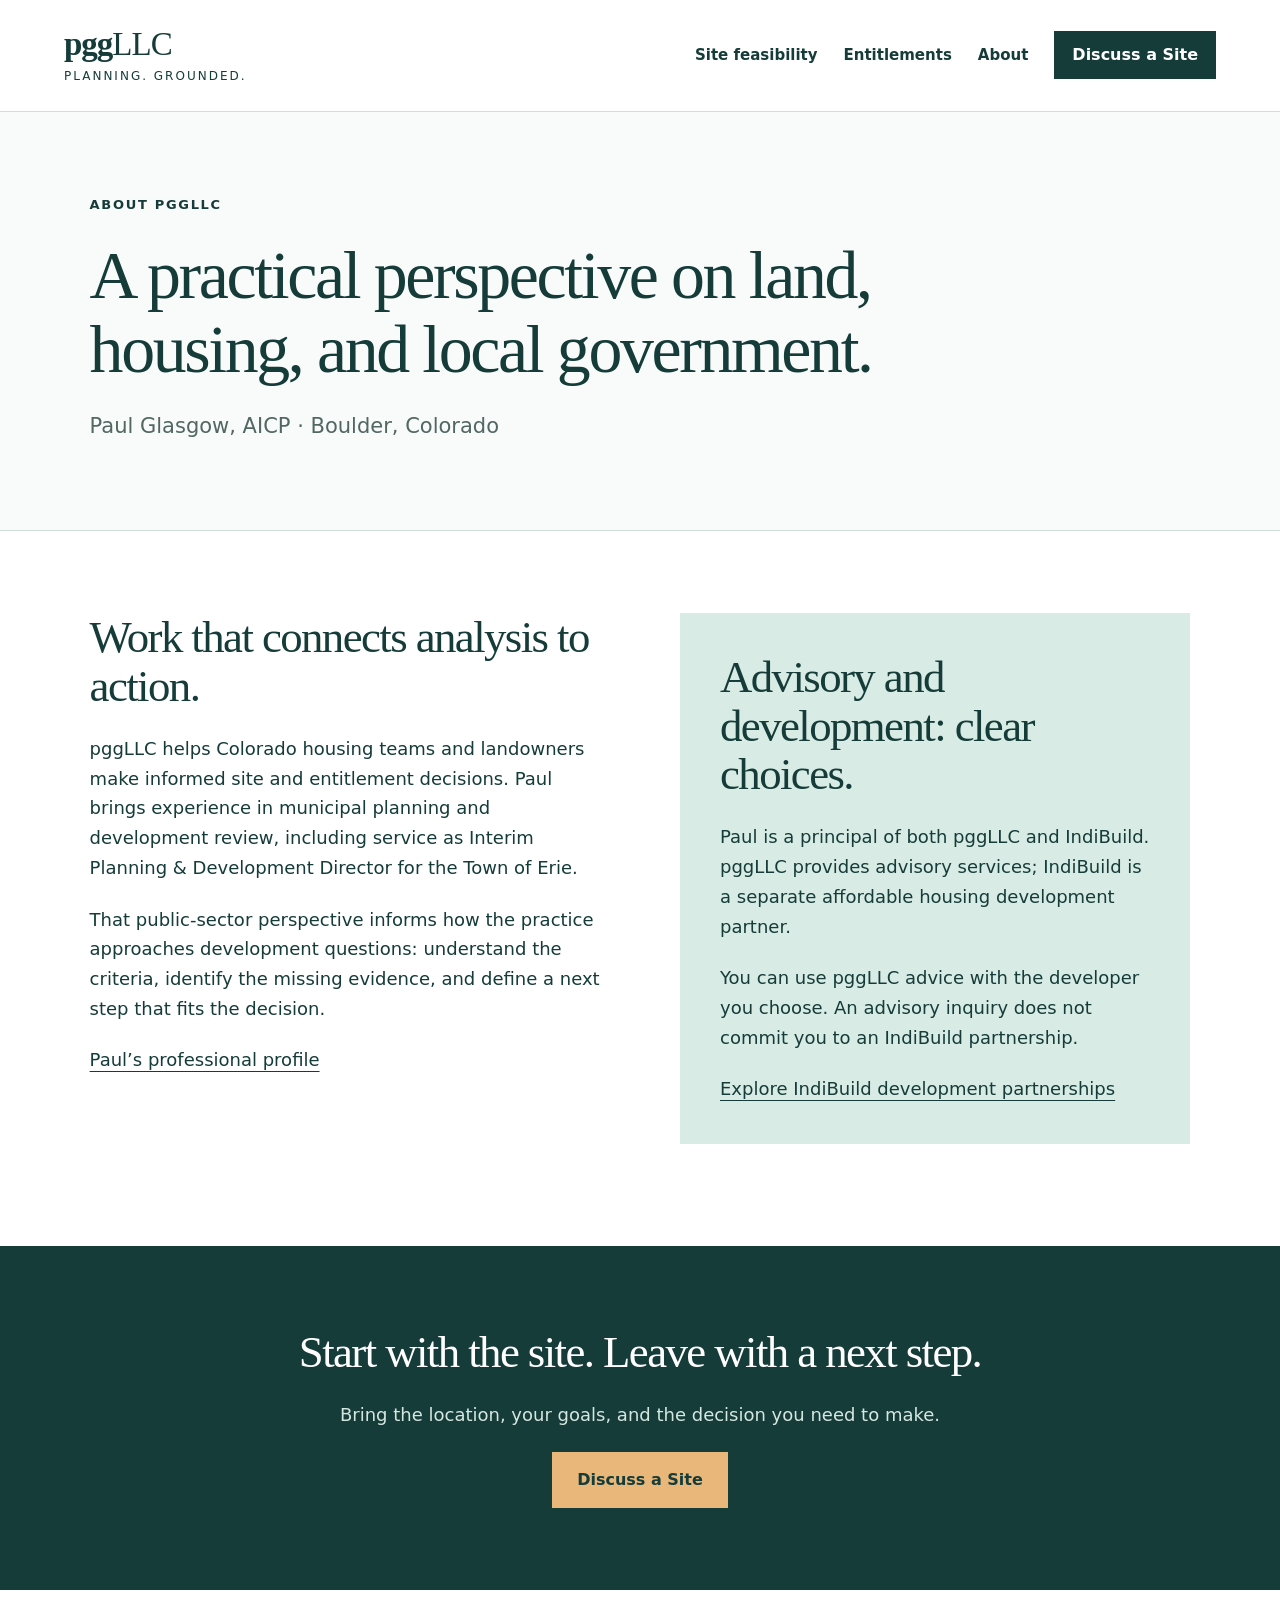
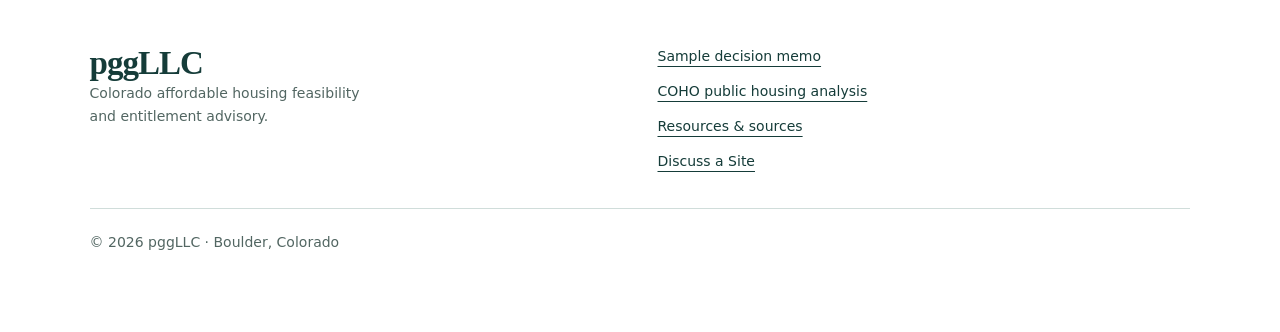
==== about-us/index.html @ e90ab2b9 "Build pggLLC affordable housing advisory website and cutover guide" ====
<!doctype html><html lang="en"><head><meta charset="utf-8"><meta name="viewport" content="width=device-width,initial-scale=1"><title>Paul Glasgow, AICP | pggLLC</title><meta name="description" content="Meet Paul Glasgow, AICP, and pggLLC, a Boulder-based planning and affordable housing advisory practice."><link rel="canonical" href="https://pggllc.org/about-us/"><meta property="og:title" content="Paul Glasgow, AICP"><meta property="og:description" content="Meet Paul Glasgow, AICP, and pggLLC, a Boulder-based planning and affordable housing advisory practice."><meta property="og:type" content="website"><meta name="theme-color" content="#153c39"><link rel="icon" href="/assets/favicon.svg" type="image/svg+xml"><link rel="stylesheet" href="/assets/site.css"></head><body><a class="skip" href="#main">Skip to content</a><header><a class="brand" href="/">pgg<span>LLC</span><small>Planning. Grounded.</small></a><nav aria-label="Main navigation"><a href="/colorado-lihtc-site-feasibility.html">Site feasibility</a><a href="/affordable-housing-entitlement-strategy.html">Entitlements</a><a href="/about-us/">About</a><a class="button small" href="/contact-us/">Discuss a Site</a></nav></header><main id="main"><section class="intro"><p class="eyebrow">About pggLLC</p><h1>A practical perspective on land, housing, and local government.</h1><p class="lead">Paul Glasgow, AICP · Boulder, Colorado</p></section><section class="split"><div><h2>Work that connects analysis to action.</h2><p>pggLLC helps Colorado housing teams and landowners make informed site and entitlement decisions. Paul brings experience in municipal planning and development review, including service as Interim Planning &amp; Development Director for the Town of Erie.</p><p>That public-sector perspective informs how the practice approaches development questions: understand the criteria, identify the missing evidence, and define a next step that fits the decision.</p><a href="https://www.linkedin.com/in/paul-glasgow-aicp-b129633/">Paul’s professional profile</a></div><aside class="feature"><h2>Advisory and development: clear choices.</h2><p>Paul is a principal of both pggLLC and IndiBuild. pggLLC provides advisory services; IndiBuild is a separate affordable housing development partner.</p><p>You can use pggLLC advice with the developer you choose. An advisory inquiry does not commit you to an IndiBuild partnership.</p><a href="https://indibuild.com/">Explore IndiBuild development partnerships</a></aside></section><section class="cta"><h2>Start with the site. Leave with a next step.</h2><p>Bring the location, your goals, and the decision you need to make.</p><a class="button" href="/contact-us/">Discuss a Site</a></section></main><footer><div><a class="brand" href="/">pggLLC</a><p>Colorado affordable housing feasibility<br>and entitlement advisory.</p></div><div><a href="/sample-site-decision-memo.html">Sample decision memo</a><a href="https://cohoanalytics.com/">COHO public housing analysis</a><a href="/resources.html">Resources &amp; sources</a><a href="/contact-us/">Discuss a Site</a></div><p>© 2026 pggLLC · Boulder, Colorado</p></footer></body></html>
---- assets/site.css ----
:root{--ink:#153c39;--muted:#526662;--paper:#f8fbfa;--line:#d0ddda;--mint:#d8ebe4;--accent:#e9b77a}*{box-sizing:border-box}html{scroll-behavior:smooth}body{margin:0;color:var(--ink);background:white;font:18px/1.65 system-ui,-apple-system,BlinkMacSystemFont,"Segoe UI",sans-serif}a{color:inherit;text-underline-offset:5px}a:hover{color:#6b461a}a:focus-visible,button:focus-visible{outline:3px solid #b26c13;outline-offset:5px}.skip{position:absolute;left:12px;top:-100px;background:white;padding:12px;z-index:5}.skip:focus{top:8px}header{max-width:1360px;margin:auto;padding:26px 5%;display:flex;justify-content:space-between;align-items:center;gap:30px;border-bottom:1px solid var(--line)}.brand{font:700 33px Georgia,serif;text-decoration:none;letter-spacing:-1px}.brand span{font-weight:400}.brand small{display:block;font:12px/1.4 system-ui;letter-spacing:2px;text-transform:uppercase;margin-top:5px}nav{display:flex;gap:26px;align-items:center;font-size:15px;font-weight:600}nav a{text-decoration:none}.button{display:inline-block;background:var(--ink);color:white;padding:15px 24px;border:1px solid var(--ink);text-decoration:none;font:600 16px/1.5 system-ui;cursor:pointer}.button:hover{background:#285b53;color:white}.button.small{padding:11px 17px}section{max-width:1360px;margin:auto;padding:82px 7%}h1,h2,h3{font-family:Georgia,"Times New Roman",serif;font-weight:400;line-height:1.08;letter-spacing:-.035em;margin:0 0 24px}h1{font-size:clamp(42px,5.3vw,76px);max-width:900px}h2{font-size:clamp(34px,3.5vw,48px)}h3{font-size:29px;line-height:1.18}p{margin:0 0 22px}.eyebrow{font-size:13px;letter-spacing:.13em;text-transform:uppercase;font-weight:700;margin-bottom:24px}.lead{font-size:21px;line-height:1.6;max-width:740px;color:var(--muted)}.hero{display:grid;grid-template-columns:1.25fr 1fr;gap:65px;align-items:center;padding-top:80px;padding-bottom:85px}.hero h1{max-width:700px}.actions{display:flex;gap:24px;align-items:center;flex-wrap:wrap;margin:32px 0}.text-link{font-size:16px;font-weight:600}.caption{font-size:14px;color:var(--muted);line-height:1.6}.strip{max-width:none;background:var(--ink);color:white;display:flex;justify-content:space-between;padding:27px max(7%,calc((100vw - 1170px)/2));gap:24px}.strip p{margin:0;font-size:18px}.section-heading{max-width:750px;margin-bottom:45px}.grid{display:grid;gap:40px}.three{grid-template-columns:repeat(3,1fr)}.two{grid-template-columns:repeat(2,1fr)}article{border-top:2px solid var(--ink);padding-top:26px}article p{color:var(--muted)}.note{font-size:15px;color:var(--muted);padding-top:24px;max-width:900px}.pale{background:var(--paper);border-top:1px solid var(--line);border-bottom:1px solid var(--line)}.split{display:grid;grid-template-columns:1fr 1fr;gap:80px}.feature{background:var(--mint);padding:40px}.feature h3{font-size:40px}.big-stat{font:70px Georgia,serif;margin:20px 0}.big-stat span{font:16px system-ui}.cta{background:var(--ink);color:white;margin-top:20px;text-align:center}.cta .button{background:var(--accent);border-color:var(--accent);color:var(--ink)}.cta p{color:#d6e6e0}.intro{background:var(--paper);padding-bottom:65px;border-bottom:1px solid var(--line)}.intro h1{max-width:1000px}.memo{max-width:1000px}dt{font-weight:700;margin-top:28px}dd{margin:8px 0 0;color:var(--muted)}li{padding-left:4px;margin-bottom:12px}footer{max-width:1360px;margin:auto;padding:55px 7%;display:grid;grid-template-columns:1fr 1fr;gap:35px;font-size:14px}footer p{color:var(--muted)}footer div:nth-child(2){display:flex;flex-direction:column;gap:12px}footer>p{grid-column:1/-1;border-top:1px solid var(--line);padding-top:22px}.site-plan{background:var(--mint);padding:30px;transform:rotate(-2deg);border:1px solid #acc8bd;box-shadow:14px 16px 0 var(--paper)}.plan-label{font-size:12px;letter-spacing:2px}.parcel{border:1px solid #779f90;display:grid;grid-template-columns:repeat(4,1fr);gap:14px;padding:25px;margin:25px 0;background:repeating-linear-gradient(0deg,transparent 0,transparent 23px,#c6ded3 24px),repeating-linear-gradient(90deg,transparent 0,transparent 23px,#c6ded3 24px)}.parcel i{display:block;height:64px;background:#587f72;border:5px solid #fff;box-shadow:0 0 0 1px #587f72}.parcel span{grid-column:1/-1;padding:30px 0;text-align:center;font:30px/1.2 Georgia,serif}.plan-note{font:22px/1.3 Georgia,serif}.site-plan>p{font-size:12px;margin:16px 0 0;color:var(--muted)}@media(max-width:900px){header{align-items:flex-start}nav{gap:14px;flex-wrap:wrap;justify-content:flex-end}.hero{gap:32px}.split{gap:35px}.three{gap:24px}}@media(max-width:680px){body{font-size:17px}header{display:block;padding:20px 6%}.brand small{font-size:12px}nav{justify-content:flex-start;margin-top:23px;gap:16px;font-size:14px}nav .small{padding:8px 12px}section{padding:52px 6%}.hero,.split,.three,.two{grid-template-columns:1fr}.hero{padding-top:45px;gap:35px}.hero h1{font-size:46px}.lead{font-size:19px}.site-plan{max-width:440px;width:100%;transform:none}.strip{display:block;padding:24px 6%}.strip p+p{margin-top:5px}.feature{padding:28px}.grid{gap:30px}.actions{gap:20px}footer{grid-template-columns:1fr;padding:40px 6%}.intro h1{font-size:42px}}@media(prefers-reduced-motion:reduce){html{scroll-behavior:auto}}@media print{header,footer,.cta,.button,.skip{display:none}section{padding:20px 0}body{font-size:12pt;color:#000}.intro{background:white}.memo{max-width:none}h1{font-size:30pt}h2{font-size:24pt}dt{break-after:avoid}dd{break-inside:avoid}}
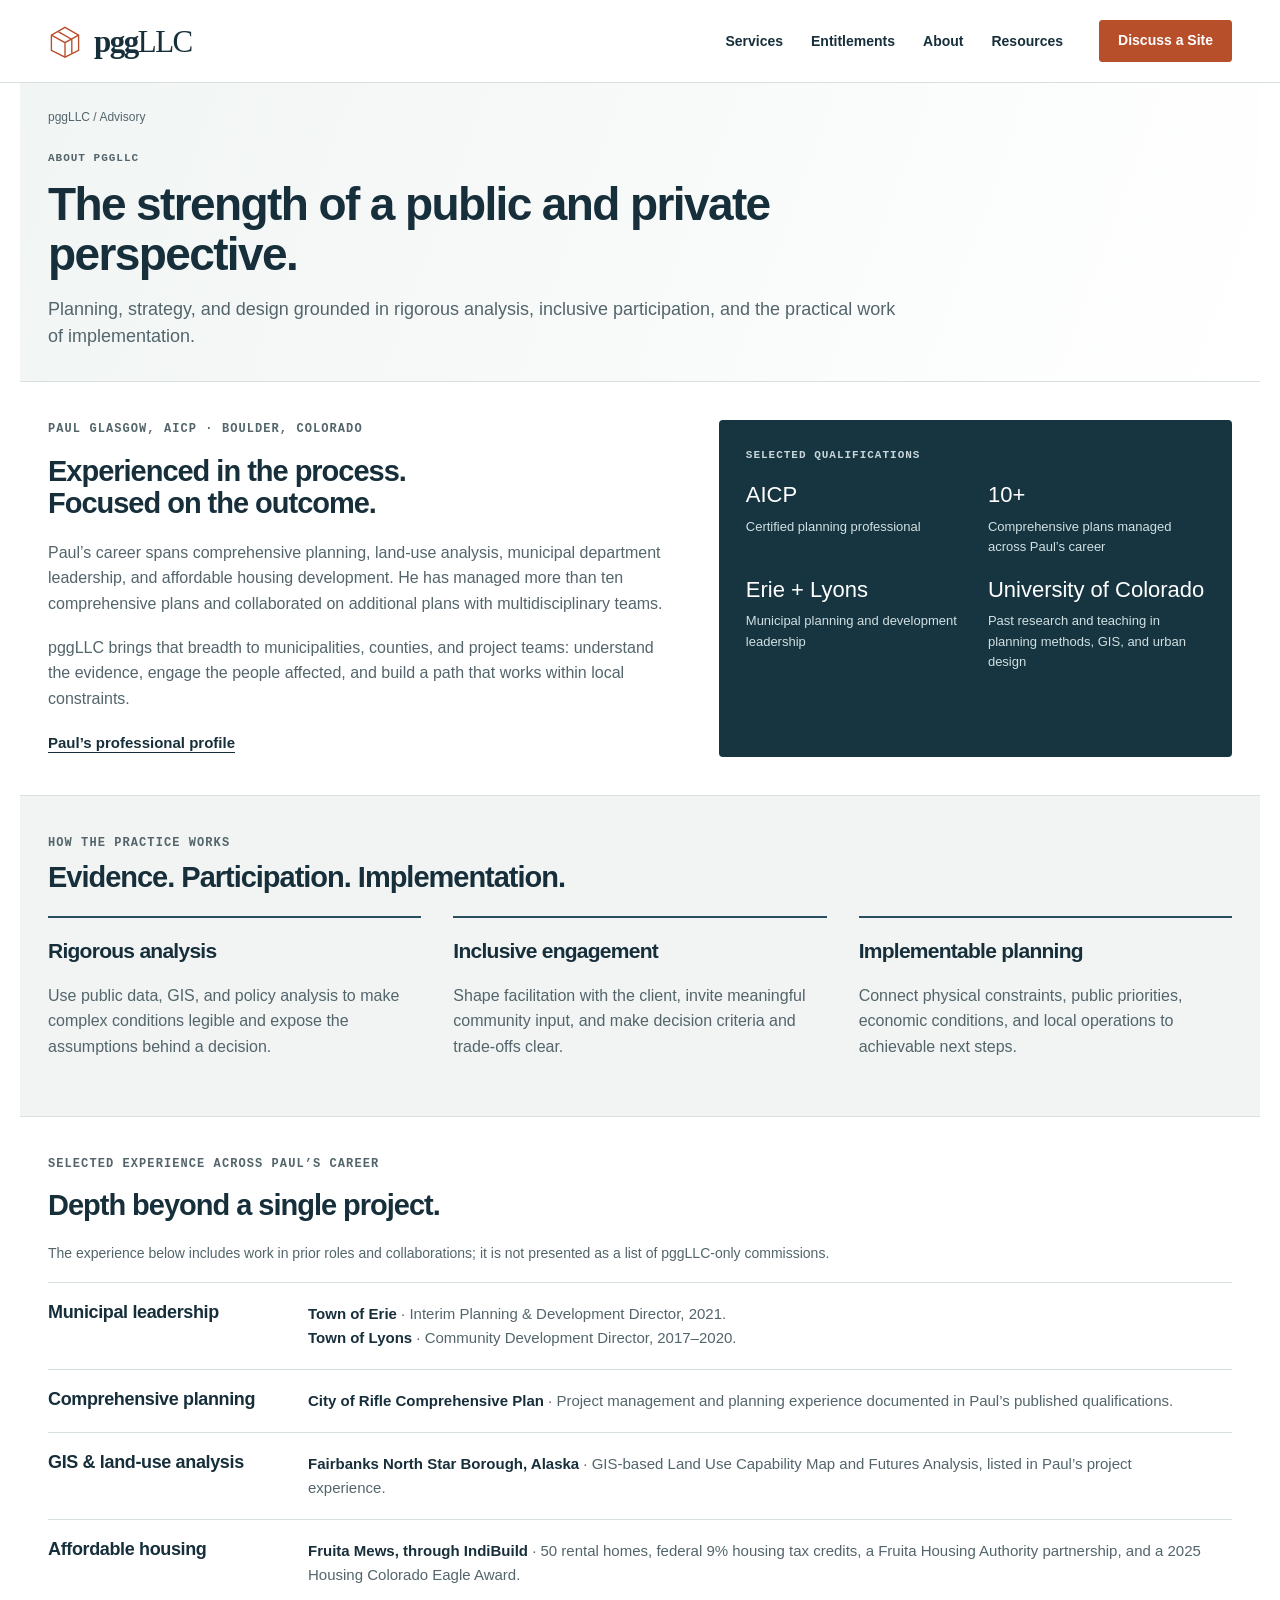
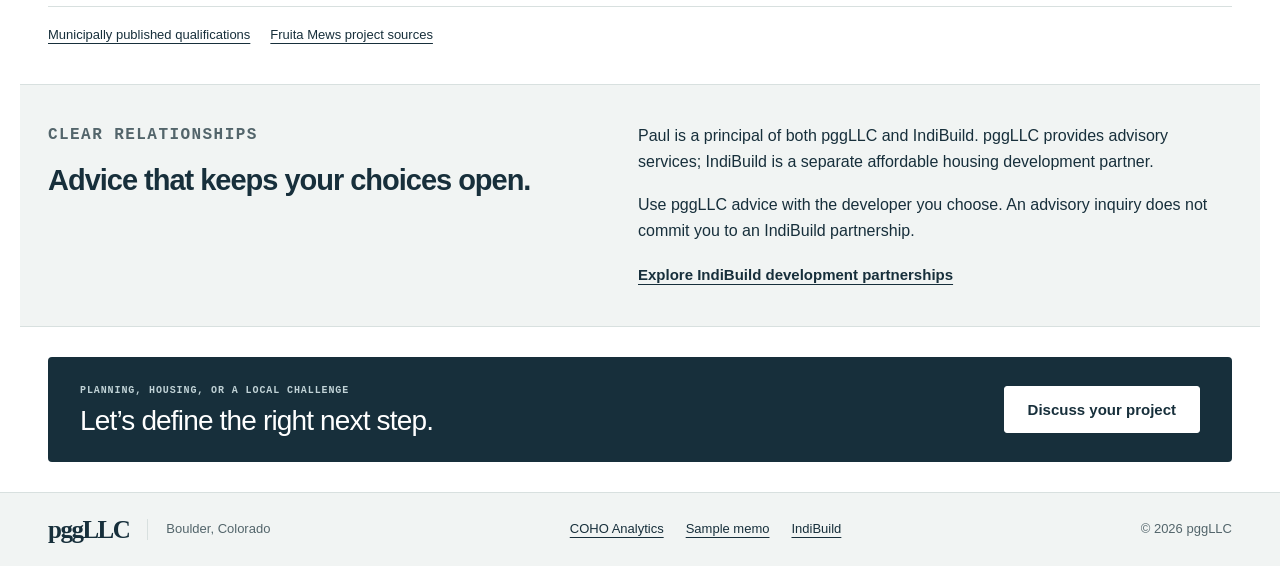
==== commit 83814768: "Redesign pggLLC site and restore full planning practice scope" ====
--- a/about-us/index.html
+++ b/about-us/index.html
@@ -1 +1,26 @@
-<!doctype html><html lang="en"><head><meta charset="utf-8"><meta name="viewport" content="width=device-width,initial-scale=1"><title>Paul Glasgow, AICP | pggLLC</title><meta name="description" content="Meet Paul Glasgow, AICP, and pggLLC, a Boulder-based planning and affordable housing advisory practice."><link rel="canonical" href="https://pggllc.org/about-us/"><meta property="og:title" content="Paul Glasgow, AICP"><meta property="og:description" content="Meet Paul Glasgow, AICP, and pggLLC, a Boulder-based planning and affordable housing advisory practice."><meta property="og:type" content="website"><meta name="theme-color" content="#153c39"><link rel="icon" href="/assets/favicon.svg" type="image/svg+xml"><link rel="stylesheet" href="/assets/site.css"></head><body><a class="skip" href="#main">Skip to content</a><header><a class="brand" href="/">pgg<span>LLC</span><small>Planning. Grounded.</small></a><nav aria-label="Main navigation"><a href="/colorado-lihtc-site-feasibility.html">Site feasibility</a><a href="/affordable-housing-entitlement-strategy.html">Entitlements</a><a href="/about-us/">About</a><a class="button small" href="/contact-us/">Discuss a Site</a></nav></header><main id="main"><section class="intro"><p class="eyebrow">About pggLLC</p><h1>A practical perspective on land, housing, and local government.</h1><p class="lead">Paul Glasgow, AICP · Boulder, Colorado</p></section><section class="split"><div><h2>Work that connects analysis to action.</h2><p>pggLLC helps Colorado housing teams and landowners make informed site and entitlement decisions. Paul brings experience in municipal planning and development review, including service as Interim Planning &amp; Development Director for the Town of Erie.</p><p>That public-sector perspective informs how the practice approaches development questions: understand the criteria, identify the missing evidence, and define a next step that fits the decision.</p><a href="https://www.linkedin.com/in/paul-glasgow-aicp-b129633/">Paul’s professional profile</a></div><aside class="feature"><h2>Advisory and development: clear choices.</h2><p>Paul is a principal of both pggLLC and IndiBuild. pggLLC provides advisory services; IndiBuild is a separate affordable housing development partner.</p><p>You can use pggLLC advice with the developer you choose. An advisory inquiry does not commit you to an IndiBuild partnership.</p><a href="https://indibuild.com/">Explore IndiBuild development partnerships</a></aside></section><section class="cta"><h2>Start with the site. Leave with a next step.</h2><p>Bring the location, your goals, and the decision you need to make.</p><a class="button" href="/contact-us/">Discuss a Site</a></section></main><footer><div><a class="brand" href="/">pggLLC</a><p>Colorado affordable housing feasibility<br>and entitlement advisory.</p></div><div><a href="/sample-site-decision-memo.html">Sample decision memo</a><a href="https://cohoanalytics.com/">COHO public housing analysis</a><a href="/resources.html">Resources &amp; sources</a><a href="/contact-us/">Discuss a Site</a></div><p>© 2026 pggLLC · Boulder, Colorado</p></footer></body></html>+<!doctype html><html lang="en">
+<head><meta charset="utf-8">
+<meta name="viewport" content="width=device-width,initial-scale=1">
+<title>Paul Glasgow, AICP & the pggLLC Practice | pggLLC</title>
+<meta name="description" content="Meet Paul Glasgow, AICP: comprehensive planning, GIS, municipal leadership and affordable housing experience informing pggLLC advisory services.">
+<link rel="canonical" href="https://pggllc.org/about-us/">
+<meta property="og:title" content="Paul Glasgow, AICP & the pggLLC Practice">
+<meta property="og:description" content="Meet Paul Glasgow, AICP: comprehensive planning, GIS, municipal leadership and affordable housing experience informing pggLLC advisory services.">
+<meta property="og:type" content="website">
+<meta name="theme-color" content="#153c39">
+<link rel="icon" href="/assets/favicon.svg" type="image/svg+xml">
+<link rel="stylesheet" href="/assets/site.css?v=2">
+</head><body><a class="skip" href="#main">Skip to content</a>
+<header class="site-header">
+<div class="header-inner"><a class="brand" href="/" aria-label="pggLLC home"><svg viewBox="0 0 40 40" aria-hidden="true"><path d="M4 31V13L20 4L36 13V31L20 39Z"/><path d="M4 13L20 22L36 13M20 22V39M12 9L28 18V34"/></svg><span>pgg<span class="brand-light">LLC</span></span></a>
+<nav aria-label="Main navigation"><a href="/services/">Services</a><a href="/affordable-housing-entitlement-strategy.html">Entitlements</a><a href="/about-us/">About</a><a href="/resources.html">Resources</a></nav><a class="button small" href="/contact-us/">Discuss a Site</a></div>
+</header><main id="main" tabindex="-1" class="interior"><section class="intro"><a class="breadcrumb" href="/">pggLLC / Advisory</a><p class="eyebrow">About pggLLC</p><h1>The strength of a public and private perspective.</h1><p class="lead">Planning, strategy, and design grounded in rigorous analysis, inclusive participation, and the practical work of implementation.</p></section>
+<section class="about-overview"><div><p class="eyebrow">Paul Glasgow, AICP · Boulder, Colorado</p><h2>Experienced in the process.<br>Focused on the outcome.</h2><p>Paul’s career spans comprehensive planning, land-use analysis, municipal department leadership, and affordable housing development. He has managed more than ten comprehensive plans and collaborated on additional plans with multidisciplinary teams.</p><p>pggLLC brings that breadth to municipalities, counties, and project teams: understand the evidence, engage the people affected, and build a path that works within local constraints.</p><a class="text-link" href="https://www.linkedin.com/in/paul-glasgow-aicp-b129633/">Paul’s professional profile</a></div><aside class="credentials-panel"><p class="eyebrow">Selected qualifications</p><dl><div><dt>AICP</dt><dd>Certified planning professional</dd></div><div><dt>10+</dt><dd>Comprehensive plans managed across Paul’s career</dd></div><div><dt>Erie + Lyons</dt><dd>Municipal planning and development leadership</dd></div><div><dt>University of Colorado</dt><dd>Past research and teaching in planning methods, GIS, and urban design</dd></div></dl></aside></section>
+<section class="approach-section"><div class="section-top"><div><p class="eyebrow">How the practice works</p><h2>Evidence. Participation. Implementation.</h2></div></div><div class="grid three"><article><h3>Rigorous analysis</h3><p>Use public data, GIS, and policy analysis to make complex conditions legible and expose the assumptions behind a decision.</p></article><article><h3>Inclusive engagement</h3><p>Shape facilitation with the client, invite meaningful community input, and make decision criteria and trade-offs clear.</p></article><article><h3>Implementable planning</h3><p>Connect physical constraints, public priorities, economic conditions, and local operations to achievable next steps.</p></article></div></section>
+<section id="experience"><p class="eyebrow">Selected experience across Paul’s career</p><h2>Depth beyond a single project.</h2><p class="experience-note">The experience below includes work in prior roles and collaborations; it is not presented as a list of pggLLC-only commissions.</p><div class="experience-table"><div><h3>Municipal leadership</h3><p><strong>Town of Erie</strong> · Interim Planning &amp; Development Director, 2021.<br><strong>Town of Lyons</strong> · Community Development Director, 2017–2020.</p></div><div><h3>Comprehensive planning</h3><p><strong>City of Rifle Comprehensive Plan</strong> · Project management and planning experience documented in Paul’s published qualifications.</p></div><div><h3>GIS &amp; land-use analysis</h3><p><strong>Fairbanks North Star Borough, Alaska</strong> · GIS-based Land Use Capability Map and Futures Analysis, listed in Paul’s project experience.</p></div><div><h3>Affordable housing</h3><p><strong>Fruita Mews, through IndiBuild</strong> · 50 rental homes, federal 9% housing tax credits, a Fruita Housing Authority partnership, and a 2025 Housing Colorado Eagle Award.</p></div></div><p class="source-links"><a href="https://www.rifleco.org/ArchiveCenter/ViewFile/Item/4299">Municipally published qualifications</a><a href="/resources.html#fruita">Fruita Mews project sources</a></p></section>
+<section class="relationship-panel"><div><p class="eyebrow">Clear relationships</p><h2>Advice that keeps your choices open.</h2></div><div><p>Paul is a principal of both pggLLC and IndiBuild. pggLLC provides advisory services; IndiBuild is a separate affordable housing development partner.</p><p>Use pggLLC advice with the developer you choose. An advisory inquiry does not commit you to an IndiBuild partnership.</p><a href="https://indibuild.com/">Explore IndiBuild development partnerships</a></div></section><section class="cta"><div><p class="eyebrow">Planning, housing, or a local challenge</p><h2>Let’s define the right next step.</h2></div><a class="button light" href="/contact-us/">Discuss your project</a></section></main>
+<footer><div class="footer-inner">
+<div><a class="brand" href="/">pggLLC</a><span class="footer-location">Boulder, Colorado</span></div>
+<nav aria-label="Footer navigation"><a href="https://cohoanalytics.com/">COHO Analytics</a><a href="/sample-site-decision-memo.html">Sample memo</a><a href="https://indibuild.com/">IndiBuild</a></nav>
+<p>© 2026 pggLLC</p></div>
+</footer></body></html>
--- a/assets/site.css
+++ b/assets/site.css
@@ -1 +1,19 @@
-:root{--ink:#153c39;--muted:#526662;--paper:#f8fbfa;--line:#d0ddda;--mint:#d8ebe4;--accent:#e9b77a}*{box-sizing:border-box}html{scroll-behavior:smooth}body{margin:0;color:var(--ink);background:white;font:18px/1.65 system-ui,-apple-system,BlinkMacSystemFont,"Segoe UI",sans-serif}a{color:inherit;text-underline-offset:5px}a:hover{color:#6b461a}a:focus-visible,button:focus-visible{outline:3px solid #b26c13;outline-offset:5px}.skip{position:absolute;left:12px;top:-100px;background:white;padding:12px;z-index:5}.skip:focus{top:8px}header{max-width:1360px;margin:auto;padding:26px 5%;display:flex;justify-content:space-between;align-items:center;gap:30px;border-bottom:1px solid var(--line)}.brand{font:700 33px Georgia,serif;text-decoration:none;letter-spacing:-1px}.brand span{font-weight:400}.brand small{display:block;font:12px/1.4 system-ui;letter-spacing:2px;text-transform:uppercase;margin-top:5px}nav{display:flex;gap:26px;align-items:center;font-size:15px;font-weight:600}nav a{text-decoration:none}.button{display:inline-block;background:var(--ink);color:white;padding:15px 24px;border:1px solid var(--ink);text-decoration:none;font:600 16px/1.5 system-ui;cursor:pointer}.button:hover{background:#285b53;color:white}.button.small{padding:11px 17px}section{max-width:1360px;margin:auto;padding:82px 7%}h1,h2,h3{font-family:Georgia,"Times New Roman",serif;font-weight:400;line-height:1.08;letter-spacing:-.035em;margin:0 0 24px}h1{font-size:clamp(42px,5.3vw,76px);max-width:900px}h2{font-size:clamp(34px,3.5vw,48px)}h3{font-size:29px;line-height:1.18}p{margin:0 0 22px}.eyebrow{font-size:13px;letter-spacing:.13em;text-transform:uppercase;font-weight:700;margin-bottom:24px}.lead{font-size:21px;line-height:1.6;max-width:740px;color:var(--muted)}.hero{display:grid;grid-template-columns:1.25fr 1fr;gap:65px;align-items:center;padding-top:80px;padding-bottom:85px}.hero h1{max-width:700px}.actions{display:flex;gap:24px;align-items:center;flex-wrap:wrap;margin:32px 0}.text-link{font-size:16px;font-weight:600}.caption{font-size:14px;color:var(--muted);line-height:1.6}.strip{max-width:none;background:var(--ink);color:white;display:flex;justify-content:space-between;padding:27px max(7%,calc((100vw - 1170px)/2));gap:24px}.strip p{margin:0;font-size:18px}.section-heading{max-width:750px;margin-bottom:45px}.grid{display:grid;gap:40px}.three{grid-template-columns:repeat(3,1fr)}.two{grid-template-columns:repeat(2,1fr)}article{border-top:2px solid var(--ink);padding-top:26px}article p{color:var(--muted)}.note{font-size:15px;color:var(--muted);padding-top:24px;max-width:900px}.pale{background:var(--paper);border-top:1px solid var(--line);border-bottom:1px solid var(--line)}.split{display:grid;grid-template-columns:1fr 1fr;gap:80px}.feature{background:var(--mint);padding:40px}.feature h3{font-size:40px}.big-stat{font:70px Georgia,serif;margin:20px 0}.big-stat span{font:16px system-ui}.cta{background:var(--ink);color:white;margin-top:20px;text-align:center}.cta .button{background:var(--accent);border-color:var(--accent);color:var(--ink)}.cta p{color:#d6e6e0}.intro{background:var(--paper);padding-bottom:65px;border-bottom:1px solid var(--line)}.intro h1{max-width:1000px}.memo{max-width:1000px}dt{font-weight:700;margin-top:28px}dd{margin:8px 0 0;color:var(--muted)}li{padding-left:4px;margin-bottom:12px}footer{max-width:1360px;margin:auto;padding:55px 7%;display:grid;grid-template-columns:1fr 1fr;gap:35px;font-size:14px}footer p{color:var(--muted)}footer div:nth-child(2){display:flex;flex-direction:column;gap:12px}footer>p{grid-column:1/-1;border-top:1px solid var(--line);padding-top:22px}.site-plan{background:var(--mint);padding:30px;transform:rotate(-2deg);border:1px solid #acc8bd;box-shadow:14px 16px 0 var(--paper)}.plan-label{font-size:12px;letter-spacing:2px}.parcel{border:1px solid #779f90;display:grid;grid-template-columns:repeat(4,1fr);gap:14px;padding:25px;margin:25px 0;background:repeating-linear-gradient(0deg,transparent 0,transparent 23px,#c6ded3 24px),repeating-linear-gradient(90deg,transparent 0,transparent 23px,#c6ded3 24px)}.parcel i{display:block;height:64px;background:#587f72;border:5px solid #fff;box-shadow:0 0 0 1px #587f72}.parcel span{grid-column:1/-1;padding:30px 0;text-align:center;font:30px/1.2 Georgia,serif}.plan-note{font:22px/1.3 Georgia,serif}.site-plan>p{font-size:12px;margin:16px 0 0;color:var(--muted)}@media(max-width:900px){header{align-items:flex-start}nav{gap:14px;flex-wrap:wrap;justify-content:flex-end}.hero{gap:32px}.split{gap:35px}.three{gap:24px}}@media(max-width:680px){body{font-size:17px}header{display:block;padding:20px 6%}.brand small{font-size:12px}nav{justify-content:flex-start;margin-top:23px;gap:16px;font-size:14px}nav .small{padding:8px 12px}section{padding:52px 6%}.hero,.split,.three,.two{grid-template-columns:1fr}.hero{padding-top:45px;gap:35px}.hero h1{font-size:46px}.lead{font-size:19px}.site-plan{max-width:440px;width:100%;transform:none}.strip{display:block;padding:24px 6%}.strip p+p{margin-top:5px}.feature{padding:28px}.grid{gap:30px}.actions{gap:20px}footer{grid-template-columns:1fr;padding:40px 6%}.intro h1{font-size:42px}}@media(prefers-reduced-motion:reduce){html{scroll-behavior:auto}}@media print{header,footer,.cta,.button,.skip{display:none}section{padding:20px 0}body{font-size:12pt;color:#000}.intro{background:white}.memo{max-width:none}h1{font-size:30pt}h2{font-size:24pt}dt{break-after:avoid}dd{break-inside:avoid}}
+/* pggLLC / advisory site — static, dependency-free design system */
+:root{--ink:#172f3b;--muted:#53656b;--paper:#f1f4f3;--line:#d8e0df;--accent:#b84f2b;--accent-dark:#973e21;--blue:#294f60;--serif:Georgia,"Times New Roman",serif;--sans:Inter,-apple-system,BlinkMacSystemFont,"Segoe UI",sans-serif;--mono:"SFMono-Regular",Consolas,monospace;--width:1240px}
+*{box-sizing:border-box}html{scroll-behavior:smooth;scroll-padding-top:95px}body{margin:0;color:var(--ink);background:#fff;font:17px/1.6 var(--sans);-webkit-font-smoothing:antialiased}a{color:inherit;text-underline-offset:4px;text-decoration-thickness:1px}a:hover{color:var(--accent)}a:focus-visible,button:focus-visible{outline:3px solid #db854f;outline-offset:4px}button{font:inherit}.skip{position:absolute;top:-100px;left:15px;z-index:20;background:white;padding:12px}.skip:focus{top:8px}.site-header{background:#fff;border-bottom:1px solid var(--line);position:sticky;top:0;z-index:10}.header-inner{max-width:var(--width);margin:auto;min-height:82px;display:flex;align-items:center;gap:36px;padding:14px 28px}.brand{display:inline-flex;align-items:center;gap:12px;white-space:nowrap;font:700 31px/1 var(--serif);letter-spacing:-1.5px;text-decoration:none}.brand-light{font-weight:400}.brand svg{width:34px;height:40px;fill:none;stroke:var(--accent);stroke-width:1.6}.header-inner nav{display:flex;align-items:center;justify-content:flex-end;gap:28px;margin-left:auto;font-size:14px;font-weight:600}.header-inner nav a{text-decoration:none;padding:8px 0}.button{display:inline-flex;justify-content:center;align-items:center;min-height:46px;padding:12px 23px;background:var(--accent);color:#fff;border:1px solid var(--accent);text-decoration:none;font:600 15px/1.4 var(--sans);border-radius:3px;cursor:pointer;white-space:nowrap;transition:background .15s}.button:hover{color:#fff;background:var(--accent-dark);border-color:var(--accent-dark)}.button.small{min-height:42px;padding:10px 18px;font-size:14px}.button.light{background:#fff;color:var(--ink);border-color:#fff}.button.light:hover{background:#e0e9e8}.text-link{font-size:15px;font-weight:650}.eyebrow{font:600 12px/1.55 var(--mono);letter-spacing:.09em;text-transform:uppercase;margin:0 0 16px;color:var(--muted)}.rule{display:inline-block;width:26px;height:2px;background:var(--accent);vertical-align:middle;margin-right:8px}h1,h2,h3{line-height:1.12;letter-spacing:-.035em;margin:0 0 20px;font-weight:600}h1{font-size:clamp(38px,4vw,58px)}h2{font-size:34px}h3{font-size:25px}p{margin:0 0 18px}.lead{font-size:19px;line-height:1.55;color:var(--muted);max-width:700px}.home-hero{max-width:var(--width);display:grid;grid-template-columns:1fr 1.04fr;align-items:center;gap:54px;margin:auto;padding:46px 28px 38px}.hero-copy h1{font-size:clamp(40px,4.1vw,58px);font-weight:550;letter-spacing:-.047em;line-height:1.04;max-width:560px}.hero-copy h1 em{font-family:var(--serif);font-weight:400;color:var(--blue)}.hero-copy .lead{font-size:18px;line-height:1.6;max-width:510px;margin-bottom:22px}.actions{display:flex;gap:22px;align-items:center;flex-wrap:wrap;margin:22px 0 16px}.audience{font-size:13px;line-height:1.55;color:var(--muted);margin:0}.hero-figure{margin:0;border:1px solid #193c4d;background:#142f3e;box-shadow:0 12px 30px #17333e15}.hero-figure img{display:block;width:100%;height:auto}.hero-figure figcaption{display:grid;grid-template-columns:repeat(3,1fr);padding:18px 22px;border-top:1px solid #42606c;color:#c1d0d2;font-size:12px;line-height:1.5;gap:18px}.hero-figure b{display:block;color:#fff;font:500 16px/1.5 var(--sans);margin-bottom:2px}.trust-band{background:var(--paper);border-block:1px solid var(--line);display:flex;justify-content:space-between;align-items:center;gap:20px;padding:17px max(28px,calc((100vw - 1184px)/2));font-size:14px}.trust-band p{margin:0}.trust-band strong{font-weight:650}.trust-band p span{border-left:1px solid #a9b9ba;margin-left:16px;padding-left:16px;color:var(--muted)}.trust-band a{font-size:13px}.services-section{max-width:var(--width);margin:auto;padding:43px 28px 30px}.section-top{display:flex;justify-content:space-between;align-items:end;gap:30px;margin-bottom:25px}.section-top h2{margin:0}.section-top .eyebrow{margin-bottom:9px}.section-top>p{font-size:15px;line-height:1.55;color:var(--muted);margin:0}.service-grid{display:grid;grid-template-columns:1fr 1fr;border:1px solid var(--line);border-radius:4px;overflow:hidden}.service-grid article{padding:28px 32px;border:0;margin:0}.service-main{background:#edf3f2}.service-secondary{background:#fff;border-left:1px solid var(--line)!important}.service-title{display:flex;gap:12px;align-items:center;margin-bottom:16px}.service-title .eyebrow{margin:0;font-size:11px}.service-icon{width:35px;height:35px;fill:none;stroke:var(--blue);stroke-width:1.4;flex:none}.service-grid h3{font-size:28px;line-height:1.14;font-weight:550;margin-bottom:14px}.service-grid article>p{font-size:16px;color:var(--muted);max-width:440px;margin-bottom:15px}.scope-list{list-style:none;padding:0;margin:0 0 20px;font-size:14px;line-height:1.55}.scope-list li{padding:6px 0 6px 19px;margin:0;position:relative;border-bottom:1px solid #d7e1df}.scope-list li:last-child{border-bottom:0}.scope-list li:before{content:"";width:5px;height:5px;border:1px solid #738f94;position:absolute;left:0;top:14px}.memo-link{grid-column:1/-1;display:flex;gap:20px;align-items:center;padding:20px 32px;border-top:1px solid var(--line);text-decoration:none;background:#fafbfa;transition:background .15s}.memo-link:hover{background:#f1f4f3}.memo-link>svg{width:29px;height:35px;stroke:var(--accent);stroke-width:1.4;fill:none;flex:none}.memo-link>span:nth-child(2){display:flex;flex-direction:column;gap:3px}.memo-link .eyebrow{font-size:10px;margin:0}.memo-link strong{font-size:18px;font-weight:600}.memo-link>span:nth-child(2)>span:last-child{font-size:13px;color:var(--muted)}.memo-action{margin-left:auto;white-space:nowrap;font-size:14px;text-decoration:underline;text-underline-offset:4px}.scope-note{font-size:12px;color:var(--muted);margin:14px 0 0;max-width:900px}.experience-section{max-width:var(--width);margin:auto;display:grid;grid-template-columns:1fr 1fr;gap:26px 54px;padding:30px 28px 38px}.experience-copy{align-self:center}.experience-copy .eyebrow{font-size:11px;margin-bottom:12px}.experience-copy h2{font-size:32px;margin-bottom:18px}.experience-copy>p:not(.eyebrow){font-size:16px;line-height:1.6;color:var(--muted);max-width:520px}.project-panel{background:#173541;color:#fff;border-radius:4px;padding:26px 28px}.project-heading{display:flex;justify-content:space-between;gap:18px}.project-heading .eyebrow{font-size:10px;color:#c0d2d6;margin-bottom:9px}.project-heading h3{font:400 32px/1.1 var(--serif);margin-bottom:7px;letter-spacing:-.02em}.project-heading p:not(.eyebrow){font-size:13px;color:#bccfd2;margin:0}.award-mark{font:500 11px/1.5 var(--sans);text-align:center;color:#edba87;white-space:nowrap}.award-mark svg{display:block;width:26px;height:26px;margin:0 auto 5px;stroke:#edba87;fill:none;stroke-width:1}.project-facts{display:grid;grid-template-columns:.8fr 1.2fr;margin:22px 0 13px;border-block:1px solid #49636d;padding:14px 0;gap:24px}.project-facts p{margin:0;display:flex;gap:13px;align-items:center}.project-facts strong{font:400 38px/1.1 var(--serif)}.project-facts span{font-size:12px;line-height:1.4;color:#d3e0e2;max-width:100px}.project-partner{font-size:12px;color:#d3e0e2;margin-bottom:15px}.project-links{display:flex;gap:24px;font-size:13px}.project-links a:hover{color:#edba87}.independence{grid-column:1/-1;border-top:1px solid var(--line);padding-top:16px;font-size:13px;font-weight:600;margin:0}.independence span{font-weight:400;color:var(--muted)}.cta{max-width:1184px;background:var(--ink);color:#fff;margin:0 auto 36px;padding:26px 32px;display:flex;align-items:center;justify-content:space-between;gap:30px;border-radius:4px}.cta .eyebrow{font-size:10px;color:#c0d2d6;margin-bottom:6px}.cta h2{font-size:28px;letter-spacing:-.03em;margin:0;font-weight:500}.cta>div>p:not(.eyebrow){font-size:15px;color:#d2e1e2;margin:8px 0 0}footer{border-top:1px solid var(--line);background:var(--paper)}.footer-inner{max-width:var(--width);margin:auto;padding:24px 28px;display:flex;align-items:center;justify-content:space-between;gap:25px;font-size:12px}.footer-inner>div{display:flex;align-items:center;gap:18px}.footer-inner .brand{font-size:25px}.footer-location{color:var(--muted);font-size:12px;border-left:1px solid var(--line);padding-left:18px}.footer-inner nav{display:flex;gap:22px;font-size:12px}.footer-inner>p{margin:0;color:var(--muted)}
+/* Supporting pages use the same compact editorial grid. */
+.interior>section{max-width:var(--width);margin:0 auto;padding:38px 28px}.interior .intro{padding-top:25px;padding-bottom:30px;border-bottom:1px solid var(--line);background:linear-gradient(110deg,#f1f5f4,#fff)}.breadcrumb{display:block;font-size:12px;text-decoration:none;color:var(--muted);margin-bottom:23px}.intro .eyebrow{margin-bottom:13px;font-size:11px}.intro h1{font-size:46px;max-width:960px;line-height:1.08;margin-bottom:16px}.intro .lead{font-size:18px;max-width:850px;margin:0}.split{display:grid;grid-template-columns:1.15fr 1fr;gap:50px}.feature{background:#edf3f2;border:1px solid var(--line);padding:28px;border-radius:4px;align-self:start}.feature h2{font-size:26px}.feature h3{font-size:26px}.feature p{font-size:16px}.feature a{font-size:15px;font-weight:600}.interior h2{font-size:29px}.interior h3{font-size:22px;line-height:1.2}.interior p{max-width:900px}.interior li{font-size:16px;margin-bottom:12px;padding-left:4px}.interior ul{padding-left:20px}.interior .pale{background:var(--paper);border-block:1px solid var(--line)}.grid{display:grid;gap:32px}.three{grid-template-columns:repeat(3,1fr)}.two{grid-template-columns:repeat(2,1fr)}.interior article{border-top:2px solid var(--blue);padding-top:20px}.interior article p{font-size:16px;color:var(--muted)}.interior article a{font-size:15px;font-weight:600}.note{font-size:14px!important;color:var(--muted);border-top:1px solid var(--line);padding-top:16px;margin-top:20px}.interior .cta{max-width:1184px;padding:26px 32px;margin:0 auto 30px}.interior .cta h2{font-size:28px}.caption{font-size:13px;color:var(--muted)}.memo{max-width:990px!important}.memo>h2{max-width:770px}.memo dl{margin:25px 0;display:grid;grid-template-columns:180px 1fr;gap:0 28px}.memo dt{font-weight:600;font-size:15px;padding:18px 0;border-top:1px solid var(--line)}.memo dd{margin:0;font-size:16px;color:var(--muted);padding:18px 0;border-top:1px solid var(--line)}
+@media(min-width:1600px){.home-hero{padding-top:55px;padding-bottom:45px}}@media(max-width:1080px){.header-inner{gap:24px}.header-inner nav{gap:20px}.home-hero{gap:30px}.hero-copy h1{font-size:46px}.hero-copy .eyebrow{font-size:11px}.trust-band p span{display:inline-block}.hero-figure figcaption{padding:15px;gap:10px;font-size:11px}.service-grid article{padding:24px}.experience-section{gap:24px 35px}.project-facts{gap:14px}.project-facts p{gap:10px}.cta{margin-inline:28px}.interior .cta{margin-inline:28px}.footer-inner nav{gap:16px}.footer-location{display:none}}
+@media(max-width:800px){.header-inner{flex-wrap:wrap;gap:12px 20px;padding:13px 22px;min-height:auto}.header-inner .brand{font-size:28px}.brand svg{width:29px;height:33px}.header-inner>.button{margin-left:auto;order:2}.header-inner nav{order:3;width:100%;justify-content:space-between;margin:0;gap:14px;border-top:1px solid var(--line);padding-top:6px;font-size:13px}.home-hero{gap:28px;grid-template-columns:1fr 1fr;padding:32px 22px}.hero-copy h1{font-size:39px}.hero-copy .lead{font-size:16px}.hero-copy .eyebrow{font-size:10px}.actions{gap:16px;margin:18px 0}.hero-figure figcaption{grid-template-columns:1fr;gap:8px}.hero-figure figcaption span{display:flex;align-items:center;gap:8px}.hero-figure b{font-size:13px;margin:0}.audience{font-size:12px}.trust-band{padding:15px 22px}.trust-band p span{border:0;display:block;margin:3px 0 0;padding:0;font-size:12px}.trust-band a{font-size:12px;max-width:140px;text-align:right}.services-section{padding:32px 22px 24px}.section-top{align-items:start;gap:24px}.section-top h2{font-size:29px}.section-top>p{font-size:13px;max-width:260px}.service-grid h3{font-size:25px}.service-title{gap:9px}.service-title .eyebrow{font-size:10px}.service-icon{width:30px;height:30px}.service-grid article{padding:23px}.scope-list{font-size:13px}.service-grid article>p{font-size:15px}.memo-link{padding:20px 23px}.memo-action{font-size:12px}.memo-link strong{font-size:16px}.memo-link>span:nth-child(2)>span:last-child{font-size:12px}.experience-section{padding:24px 22px 28px;gap:24px}.experience-copy h2{font-size:28px}.experience-copy>p:not(.eyebrow){font-size:15px}.project-panel{padding:23px}.project-heading h3{font-size:28px}.project-facts strong{font-size:32px}.project-facts{grid-template-columns:1fr;gap:14px}.project-facts span{max-width:none}.cta,.interior .cta{margin-inline:22px;padding:24px}.cta h2,.interior .cta h2{font-size:25px}.footer-inner{flex-wrap:wrap;padding:22px;gap:20px}.footer-inner>p{margin-left:auto}.split{gap:28px}.interior>section{padding:30px 22px}.intro h1{font-size:40px}.interior .three{grid-template-columns:1fr}.interior .three article{display:grid;grid-template-columns:1fr 1.5fr;gap:25px}.interior .three article p{margin:0}.feature{padding:23px}.memo dl{grid-template-columns:145px 1fr;gap:0 22px}}
+@media(max-width:600px){html{scroll-padding-top:125px}body{font-size:16px}.header-inner{padding:12px 20px;gap:10px 18px}.header-inner nav{font-size:12px;gap:12px;padding-top:3px}.header-inner nav a{padding:7px 0}.header-inner .button{font-size:12px;min-height:38px;padding:9px 13px}.header-inner .brand{font-size:28px;gap:9px}.brand svg{width:26px;height:30px}.home-hero{grid-template-columns:1fr;padding:28px 20px 26px;gap:24px}.hero-copy h1{font-size:42px;max-width:480px;line-height:1.06}.hero-copy .eyebrow{font-size:10px;margin-bottom:15px}.hero-copy .lead{font-size:17px;margin-bottom:19px}.hero-copy .actions{gap:20px}.audience{font-size:12px;max-width:320px}.hero-figure img{max-height:310px;object-fit:contain}.hero-figure figcaption{grid-template-columns:repeat(3,1fr);padding:13px 14px;gap:10px;font-size:10px}.hero-figure figcaption span{display:block}.hero-figure b{font-size:14px;margin:0 0 3px}.trust-band{padding:15px 20px;gap:15px;font-size:13px}.trust-band a{max-width:105px}.services-section{padding:30px 20px 24px}.section-top{display:block;margin-bottom:22px}.section-top h2{font-size:29px}.section-top>p{font-size:14px;max-width:360px;margin-top:12px}.section-top>p br{display:none}.service-grid{grid-template-columns:1fr}.service-grid article{padding:23px}.service-secondary{border-left:0!important;border-top:1px solid var(--line)!important}.service-grid h3{font-size:27px}.service-grid h3 br{display:none}.service-title .eyebrow{font-size:10px}.service-title{margin-bottom:13px}.service-grid article>p{font-size:16px}.scope-list{font-size:14px;margin-bottom:17px}.memo-link{padding:20px;gap:14px;flex-wrap:wrap}.memo-link>span:nth-child(2){flex:1}.memo-link strong{font-size:17px}.memo-link>span:nth-child(2)>span:last-child{font-size:13px}.memo-action{margin:0 0 0 43px;font-size:14px}.memo-link .eyebrow{font-size:9px}.scope-note{font-size:12px}.experience-section{grid-template-columns:1fr;padding:14px 20px 28px;gap:25px}.experience-copy h2{font-size:30px}.experience-copy>p:not(.eyebrow){font-size:16px}.project-facts{grid-template-columns:.85fr 1.15fr;gap:15px}.project-facts p{gap:10px}.project-facts strong{font-size:36px}.project-facts span{font-size:12px;max-width:100px}.project-panel{padding:24px}.independence{font-size:13px;line-height:1.6}.independence span{display:block;margin-top:5px}.cta,.interior .cta{margin:0 20px 25px;padding:25px;display:block}.cta h2,.interior .cta h2{font-size:26px;max-width:290px}.cta .button{margin-top:18px}.footer-inner{padding:22px 20px;gap:17px}.footer-inner>div{width:100%;justify-content:space-between}.footer-location{display:block}.footer-inner nav{gap:18px;font-size:12px;flex-wrap:wrap}.footer-inner>p{margin-left:0;font-size:11px}.interior>section{padding:28px 20px}.interior .intro{padding:22px 20px 26px}.breadcrumb{font-size:11px;margin-bottom:22px}.intro h1{font-size:37px}.intro .lead{font-size:17px}.split,.two{grid-template-columns:1fr;gap:27px}.interior .three article{display:block}.interior .three article p{margin-bottom:0}.interior h2{font-size:28px}.interior h3{font-size:23px}.interior li{font-size:16px}.feature{padding:24px}.feature h2{font-size:25px}.memo dl{display:block}.memo dt{padding:16px 0 5px;font-size:15px}.memo dd{border:0;padding:0 0 16px;font-size:16px}.memo>h2{font-size:27px}}
+@media(prefers-reduced-motion:reduce){html{scroll-behavior:auto}.button,.memo-link{transition:none}}@media print{.site-header,footer,.cta,.button,.skip,.breadcrumb{display:none!important}body{font:11pt/1.5 Georgia,serif;color:#000}.interior>section{padding:15px 0}.intro h1{font-size:28pt}.interior .intro{background:none}.memo{max-width:none!important}.memo dl{display:block}.memo dt{border-top:1px solid #aaa;padding:12px 0 3px;break-after:avoid}.memo dd{padding:0 0 12px;border:0;break-inside:avoid}h2{font-size:22pt}.lead{font-size:12pt}}
+/* Keep operational text readable at every viewport. */
+.hero-figure figcaption{font-size:13px}.audience{font-size:14px}.scope-note{font-size:13px}.service-title .eyebrow,.experience-copy .eyebrow{font-size:12px}.project-partner,.project-facts span,.project-links,.project-heading p:not(.eyebrow){font-size:14px}.project-facts span{max-width:125px}.project-heading .eyebrow{font-size:11px}.footer-inner nav,.footer-location,.footer-inner>p{font-size:13px}
+@media(max-width:800px){.service-title .eyebrow{font-size:11px}.hero-figure figcaption{font-size:12px}.project-facts span{font-size:13px}}
+@media(max-width:600px){.header-inner nav{font-size:14px;gap:10px}.hero-copy .eyebrow{font-size:11px}.hero-figure figcaption{font-size:12px}.hero-figure b{font-size:14px}.audience{font-size:13px}.scope-note{font-size:13px}.service-title .eyebrow{font-size:11px}.project-facts span{font-size:13px}.project-facts{grid-template-columns:.8fr 1.2fr}.project-facts p{gap:9px}.project-facts strong{font-size:34px}.project-partner,.project-links{font-size:14px}.footer-inner nav{font-size:13px;gap:16px}.footer-inner>p{font-size:12px}}
+@media(max-width:600px){.memo-link{display:grid;grid-template-columns:29px minmax(0,1fr);gap:10px 15px}.memo-link>svg{grid-row:1/3}.memo-link>span:nth-child(2){min-width:0}.memo-action{grid-column:2;margin:0;justify-self:start}.memo-link .eyebrow{font-size:10px}.service-grid h3 br{display:initial}}
+@media(max-width:600px){html{scroll-padding-top:150px}}
+/* Full-practice depth: compact navigation on the homepage, evidence on supporting pages. */
+.trust-band{max-width:none;justify-content:space-between;padding-block:18px}.trust-band p{display:flex;flex-direction:column;gap:3px}.trust-band p span{border:0;margin:0;padding:0;font-size:13px}.trust-band strong{font-size:15px}.practice-strip{display:grid;grid-template-columns:.9fr 1.1fr;gap:28px;margin-top:23px;padding-top:20px;border-top:1px solid var(--line)}.practice-strip .eyebrow{font-size:10px;display:block;margin-bottom:6px}.practice-strip strong{font-size:16px;font-weight:600;display:block;max-width:300px;line-height:1.5}.practice-strip nav{display:grid;grid-template-columns:1fr 1fr;gap:7px 18px;font-size:13px}.practice-layout{display:grid;grid-template-columns:245px 1fr;gap:55px}.practice-nav{align-self:start;position:sticky;top:110px;padding:22px;background:var(--paper);border:1px solid var(--line);border-radius:4px}.practice-nav .eyebrow{font-size:10px}.practice-nav nav{display:flex;flex-direction:column;gap:0;font-size:14px}.practice-nav nav a{padding:9px 0;border-bottom:1px solid var(--line);text-decoration:none}.practice-nav>p:last-child{font-size:12px;color:var(--muted);margin:18px 0 0;line-height:1.7}.practice-detail article{padding:0 0 25px;margin:0 0 24px;border-top:0;border-bottom:1px solid var(--line);scroll-margin-top:105px}.practice-detail article:last-child{border-bottom:0;margin-bottom:0;padding-bottom:0}.practice-detail article .eyebrow{font-size:10px;margin-bottom:8px}.practice-detail article h2{font-size:28px;margin-bottom:13px}.practice-detail article p{font-size:16px;margin-bottom:12px}.practice-detail .inline-links{display:flex;gap:8px 24px;flex-wrap:wrap;font-size:14px}.practice-detail .inline-links a{font-size:14px}.about-overview{display:grid;grid-template-columns:1.2fr 1fr;gap:55px}.about-overview>div>p:not(.eyebrow){font-size:16px;color:var(--muted)}.credentials-panel{background:#173541;color:white;border-radius:4px;padding:27px}.credentials-panel .eyebrow{color:#c6d6da;font-size:11px;margin-bottom:18px}.credentials-panel dl{margin:0;display:grid;grid-template-columns:1fr 1fr;gap:20px 25px}.credentials-panel dt{font-size:22px;line-height:1.2;font-weight:500;margin-bottom:8px}.credentials-panel dd{margin:0;font-size:13px;color:#d0e0e2;line-height:1.55}.approach-section{background:var(--paper);border-block:1px solid var(--line)}.approach-section .section-top{margin-bottom:22px}.approach-section .three h3{font-size:21px}.experience-note{font-size:14px;color:var(--muted);max-width:850px}.experience-table{border-top:1px solid var(--line)}.experience-table>div{display:grid;grid-template-columns:230px 1fr;gap:30px;padding:19px 0;border-bottom:1px solid var(--line)}.experience-table h3{font-size:18px;margin:0;letter-spacing:-.02em}.experience-table p{font-size:15px;margin:0;color:var(--muted)}.experience-table strong{font-weight:600;color:var(--ink)}.source-links{display:flex;gap:20px;flex-wrap:wrap;font-size:13px;margin:18px 0 0}.relationship-panel{display:grid;grid-template-columns:1fr 1.1fr;gap:50px;background:var(--paper);border-block:1px solid var(--line);margin-bottom:30px!important}.relationship-panel p{font-size:16px}.relationship-panel a{font-size:15px;font-weight:600}
+@media(max-width:800px){.trust-band{gap:25px}.trust-band strong{font-size:14px}.trust-band p span{font-size:12px}.practice-strip{grid-template-columns:.8fr 1.2fr;gap:20px}.practice-strip strong{font-size:15px}.practice-strip nav{font-size:12px}.practice-layout{grid-template-columns:190px 1fr;gap:30px}.practice-nav{padding:18px;top:140px}.practice-nav nav{font-size:13px}.about-overview{gap:30px;grid-template-columns:1.1fr 1fr}.credentials-panel{padding:23px}.credentials-panel dl{grid-template-columns:1fr;gap:18px}.credentials-panel dt{font-size:20px;margin-bottom:4px}.experience-table>div{grid-template-columns:180px 1fr;gap:25px}.relationship-panel{gap:30px}}
+@media(max-width:600px){.trust-band{display:grid;grid-template-columns:1fr 1fr;gap:17px 20px;padding:18px 20px}.trust-band>p:first-child{grid-column:1/-1;display:block}.trust-band>p:first-child span{display:inline;margin-left:12px}.trust-band strong{font-size:14px}.trust-band p span{font-size:12px}.practice-strip{grid-template-columns:1fr;gap:14px}.practice-strip strong{max-width:none;font-size:16px}.practice-strip nav{font-size:14px;gap:10px 18px}.practice-layout,.about-overview,.relationship-panel{grid-template-columns:1fr;gap:28px}.practice-nav{position:static;padding:18px}.practice-nav nav{display:grid;grid-template-columns:1fr 1fr;gap:0 16px;font-size:13px}.practice-nav>p:last-child{margin-top:14px}.credentials-panel dl{grid-template-columns:1fr 1fr;gap:24px 20px}.credentials-panel dt{font-size:22px}.credentials-panel dd{font-size:13px}.experience-table>div{display:block;padding:18px 0}.experience-table h3{font-size:19px;margin-bottom:9px}.experience-table p{font-size:16px}.approach-section .three article{padding-top:16px}.source-links{gap:12px}.relationship-panel{margin-bottom:25px!important}.practice-detail article{scroll-margin-top:150px}}
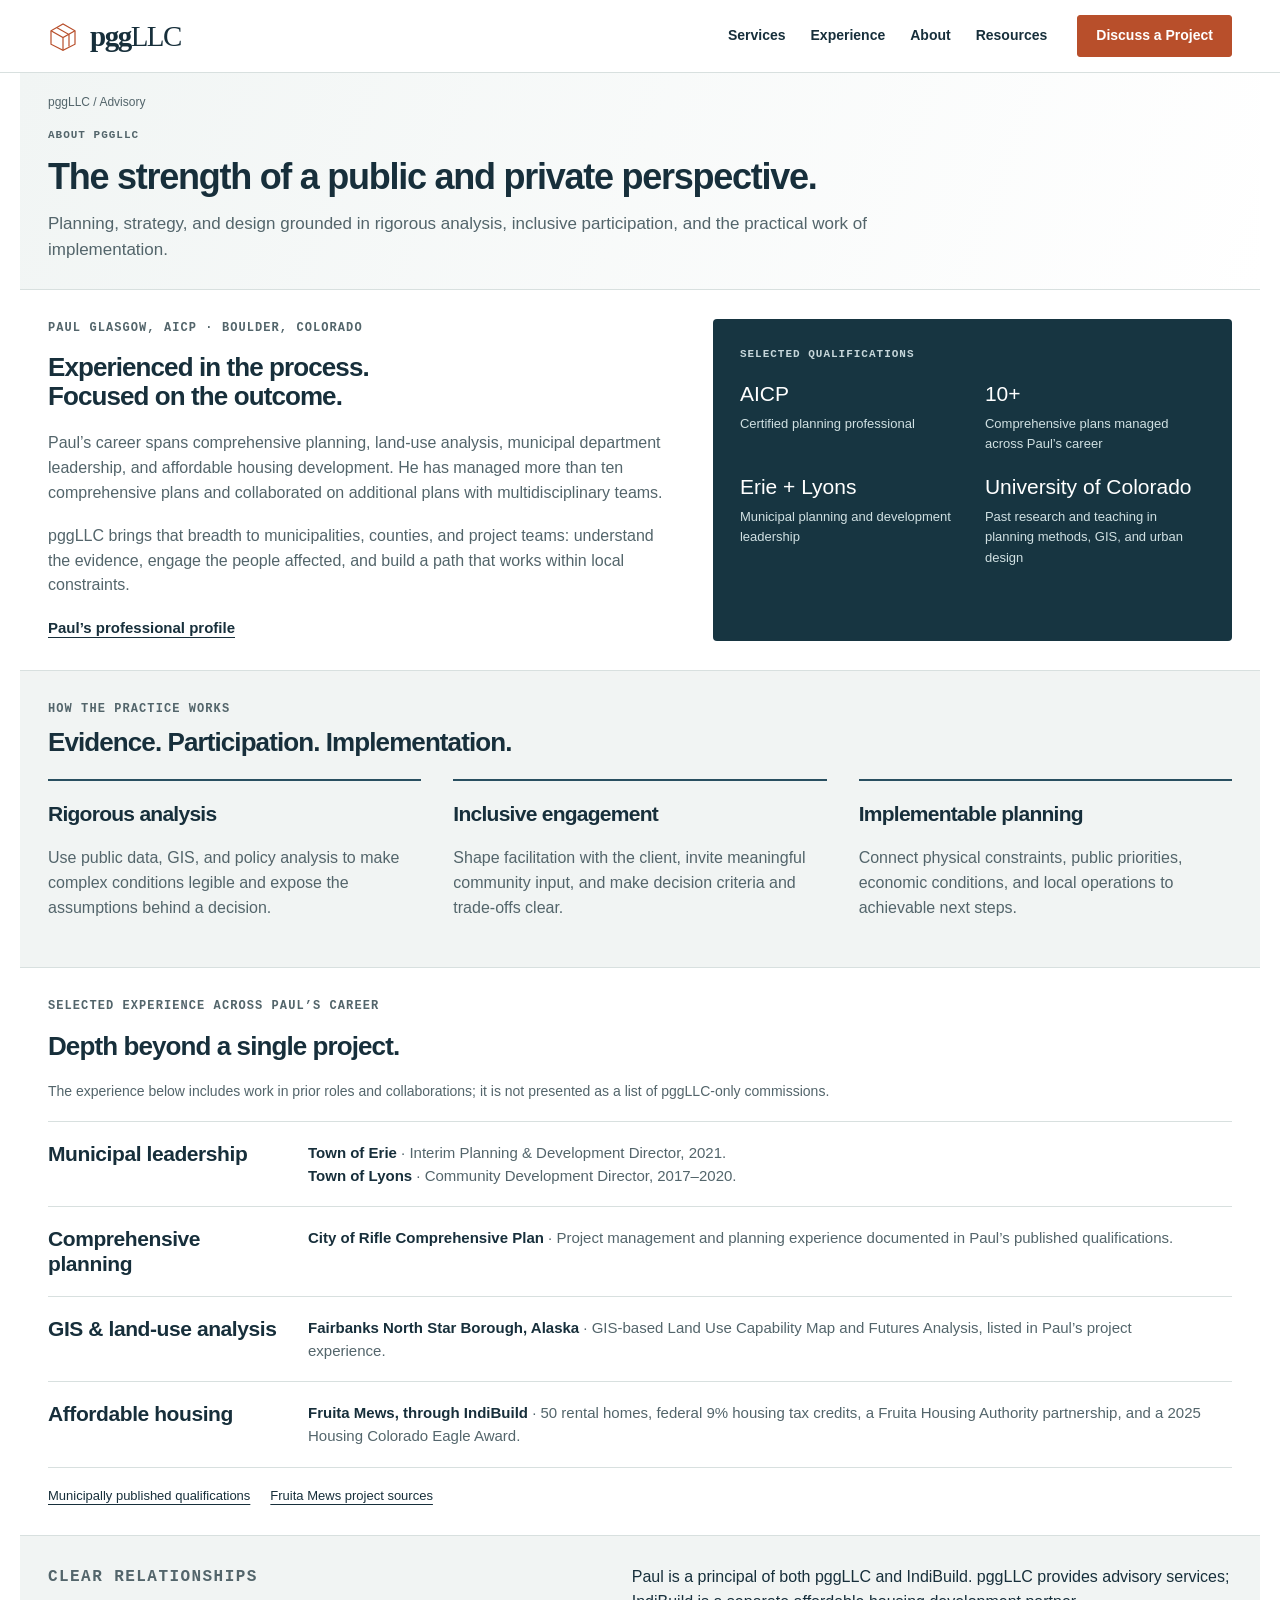
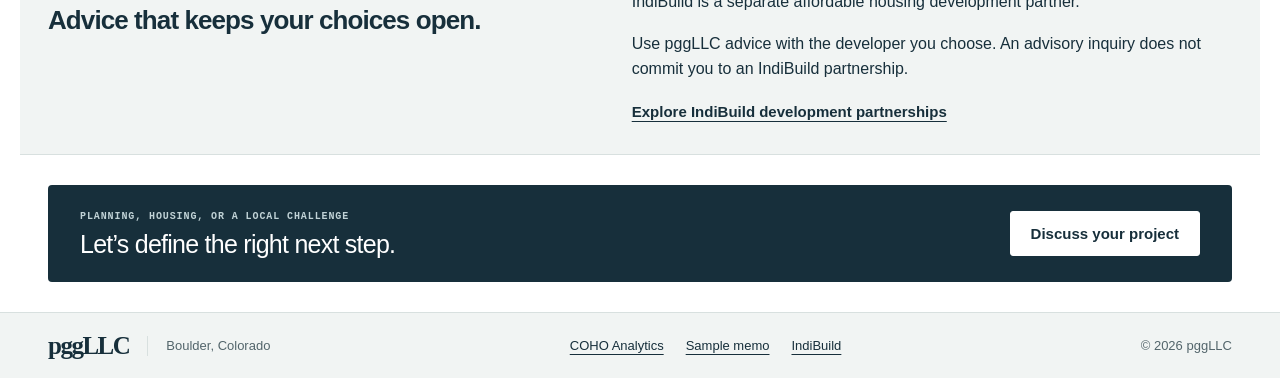
==== commit 9e8c8783: "Refine full-practice site and publish COHO-backed Fruita memo" ====
--- a/about-us/index.html
+++ b/about-us/index.html
@@ -10,10 +10,10 @@
 <meta name="theme-color" content="#153c39">
 <link rel="icon" href="/assets/favicon.svg" type="image/svg+xml">
 <link rel="stylesheet" href="/assets/site.css?v=2">
-</head><body><a class="skip" href="#main">Skip to content</a>
+<link rel="stylesheet" href="/assets/refinements.css"></head><body><a class="skip" href="#main">Skip to content</a>
 <header class="site-header">
 <div class="header-inner"><a class="brand" href="/" aria-label="pggLLC home"><svg viewBox="0 0 40 40" aria-hidden="true"><path d="M4 31V13L20 4L36 13V31L20 39Z"/><path d="M4 13L20 22L36 13M20 22V39M12 9L28 18V34"/></svg><span>pgg<span class="brand-light">LLC</span></span></a>
-<nav aria-label="Main navigation"><a href="/services/">Services</a><a href="/affordable-housing-entitlement-strategy.html">Entitlements</a><a href="/about-us/">About</a><a href="/resources.html">Resources</a></nav><a class="button small" href="/contact-us/">Discuss a Site</a></div>
+<nav aria-label="Main navigation"><a href="/services/">Services</a><a href="/about-us/#experience">Experience</a><a href="/about-us/">About</a><a href="/resources.html">Resources</a></nav><a class="button small" href="/contact-us/">Discuss a Project</a></div>
 </header><main id="main" tabindex="-1" class="interior"><section class="intro"><a class="breadcrumb" href="/">pggLLC / Advisory</a><p class="eyebrow">About pggLLC</p><h1>The strength of a public and private perspective.</h1><p class="lead">Planning, strategy, and design grounded in rigorous analysis, inclusive participation, and the practical work of implementation.</p></section>
 <section class="about-overview"><div><p class="eyebrow">Paul Glasgow, AICP · Boulder, Colorado</p><h2>Experienced in the process.<br>Focused on the outcome.</h2><p>Paul’s career spans comprehensive planning, land-use analysis, municipal department leadership, and affordable housing development. He has managed more than ten comprehensive plans and collaborated on additional plans with multidisciplinary teams.</p><p>pggLLC brings that breadth to municipalities, counties, and project teams: understand the evidence, engage the people affected, and build a path that works within local constraints.</p><a class="text-link" href="https://www.linkedin.com/in/paul-glasgow-aicp-b129633/">Paul’s professional profile</a></div><aside class="credentials-panel"><p class="eyebrow">Selected qualifications</p><dl><div><dt>AICP</dt><dd>Certified planning professional</dd></div><div><dt>10+</dt><dd>Comprehensive plans managed across Paul’s career</dd></div><div><dt>Erie + Lyons</dt><dd>Municipal planning and development leadership</dd></div><div><dt>University of Colorado</dt><dd>Past research and teaching in planning methods, GIS, and urban design</dd></div></dl></aside></section>
 <section class="approach-section"><div class="section-top"><div><p class="eyebrow">How the practice works</p><h2>Evidence. Participation. Implementation.</h2></div></div><div class="grid three"><article><h3>Rigorous analysis</h3><p>Use public data, GIS, and policy analysis to make complex conditions legible and expose the assumptions behind a decision.</p></article><article><h3>Inclusive engagement</h3><p>Shape facilitation with the client, invite meaningful community input, and make decision criteria and trade-offs clear.</p></article><article><h3>Implementable planning</h3><p>Connect physical constraints, public priorities, economic conditions, and local operations to achievable next steps.</p></article></div></section>
--- a/assets/refinements.css
+++ b/assets/refinements.css
@@ -0,0 +1,10 @@
+/* Practitioner-informed refinements: conventional hierarchy, full practice, useful evidence. */
+body{font-size:16px;line-height:1.55}.header-inner{min-height:72px;padding-block:12px;gap:30px}.header-inner nav{gap:25px}.header-inner nav a{min-height:30px;display:inline-flex;align-items:center}.brand{font-size:29px}.brand svg{height:34px;width:30px}.button{min-height:44px;font-size:15px;padding:11px 20px}.button.small{min-height:42px}.eyebrow{font-size:12px}h1{font-size:40px}h2{font-size:28px}h3{font-size:22px}.lead{font-size:17px;line-height:1.55}.interior .intro{padding-top:20px;padding-bottom:25px}.breadcrumb{margin-bottom:15px}.intro h1{font-size:36px;line-height:1.12;max-width:900px;margin-bottom:14px}.intro .lead{font-size:17px;max-width:850px}.interior>section{padding-top:29px;padding-bottom:29px}.interior h2{font-size:26px}.interior h3{font-size:21px}.interior .cta h2{font-size:25px}.interior .cta{padding-top:24px;padding-bottom:24px}.interior .three article p{font-size:16px}.about-overview{gap:42px}.practice-nav{top:98px}.practice-detail article{padding-bottom:20px;margin-bottom:20px}.practice-detail article h2{font-size:26px}.relationship-panel{gap:38px}.credentials-panel dt{font-size:21px}.footer-inner{padding-block:20px}
+.practice-hero{max-width:var(--width);margin:auto;padding:30px 28px 27px;display:grid;grid-template-columns:1.05fr .95fr;gap:48px;align-items:center}.practice-hero h1{font-size:40px;line-height:1.12;font-weight:600;letter-spacing:-.035em;max-width:570px;margin-bottom:17px}.practice-hero .eyebrow{font-size:11px;margin-bottom:14px}.practice-hero .lead{font-size:17px;max-width:580px;margin-bottom:18px}.practice-hero .actions{margin:18px 0 14px;gap:23px}.practice-hero .audience{font-size:13px;line-height:1.55;max-width:560px}.decision-preview{background:#f2f6f5;border:1px solid #cddbd8;padding:21px 24px;border-radius:3px}.preview-heading{display:flex;align-items:center;justify-content:space-between;gap:15px;margin-bottom:10px}.preview-heading .eyebrow{font-size:10px;margin:0}.preview-heading>a{font-size:12px;font-weight:600}.decision-preview h2{font-size:23px;line-height:1.2;letter-spacing:-.025em;font-weight:550;margin:0 0 15px}.preview-data{display:grid;grid-template-columns:120px 1fr;align-items:center;gap:20px}.preview-data>svg{display:block;width:120px;height:120px}.preview-data p{font-size:14px;margin:0 0 12px}.preview-data p strong{display:block;font-size:15px;font-weight:600}.preview-data p span{display:block;font-size:13px;color:var(--muted);margin-top:4px}.preview-recommendation{font-size:15px!important;line-height:1.5;max-width:280px;margin:0!important}.preview-source{margin:15px 0 0;padding-top:12px;border-top:1px solid #d0dfda;font-size:12px;color:var(--muted);line-height:1.55}.credentials-band{background:#eef3f2;border-block:1px solid var(--line);padding:15px max(28px,calc((100vw - 1184px)/2));display:grid;grid-template-columns:1fr 1fr 1fr auto;align-items:center;gap:25px;font-size:13px}.credentials-band strong{display:block;font-size:14px;font-weight:650}.credentials-band span{display:block;color:var(--muted);font-size:12px;margin-top:3px}.credentials-band>a{font-size:12px}.capabilities-section{max-width:var(--width);margin:auto;padding:28px 28px 21px}.compact-heading{display:flex;align-items:center;justify-content:space-between;gap:25px;margin-bottom:20px}.compact-heading h2{font-size:27px;letter-spacing:-.03em;margin:0}.compact-heading .eyebrow{font-size:10px;margin:0 0 8px}.compact-heading .text-link{font-size:14px}.capability-grid{display:grid;grid-template-columns:repeat(5,1fr);border-block:1px solid var(--line)}.capability-grid>a{display:block;padding:20px 18px;text-decoration:none;border-left:1px solid var(--line)}.capability-grid>a:first-child{border-left:0;padding-left:0}.capability-grid>a:last-child{padding-right:0}.capability-grid>a:hover{background:#f4f7f6;color:var(--ink)}.capability-grid h3{font-size:19px;font-weight:600;line-height:1.25;letter-spacing:-.02em;min-height:48px;margin:0 0 10px}.capability-grid p{font-size:14px;line-height:1.55;color:var(--muted);margin:0}.housing-entry{margin-top:18px;padding:15px 18px;background:#f5f7f6;display:flex;justify-content:space-between;gap:24px;align-items:center;font-size:13px;border-radius:3px}.housing-entry p{margin:0;max-width:560px}.housing-entry strong{font-weight:600}.housing-entry>div{display:flex;flex-direction:column;gap:6px;font-size:13px;flex:none}.selected-work{max-width:var(--width);margin:auto;padding:22px 28px 20px}.work-grid{display:grid;grid-template-columns:repeat(3,1fr);gap:24px}.work-grid article{padding:18px 0 0;border-top:2px solid #718c94}.work-grid .work-category{font:600 10px/1.5 var(--mono);letter-spacing:.06em;text-transform:uppercase;color:var(--muted);margin:0 0 12px}.work-grid h3{font-size:23px;font-weight:550;letter-spacing:-.025em;margin:0 0 13px}.work-grid article>p:not(.work-category){font-size:15px;color:var(--muted);line-height:1.6;margin:0 0 12px}.work-grid article>p strong{font-size:14px;color:var(--ink);font-weight:600}.work-grid article>a{font-size:13px;font-weight:600}.work-feature{border-top-color:var(--accent)!important}.career-note{font-size:12px;line-height:1.6;color:var(--muted);margin:19px 0 0;padding-top:14px;border-top:1px solid var(--line)}.project-contact{max-width:1184px;margin:4px auto 27px;padding:21px 25px;background:var(--ink);color:#fff;display:flex;align-items:center;justify-content:space-between;gap:25px;border-radius:3px}.project-contact h2{font-size:25px;font-weight:500;margin:0 0 6px;letter-spacing:-.025em}.project-contact p{font-size:14px;color:#d0dfdf;margin:0}.project-contact .button{background:#fff;color:var(--ink);border-color:#fff;flex:none}.project-contact .button:hover{background:#e5eeee}#main:focus{outline:none}
+@media(max-width:1000px){.practice-hero{gap:30px}.practice-hero h1{font-size:37px}.preview-heading{display:block}.preview-heading>a{display:inline-block;margin-top:5px}.preview-data{grid-template-columns:100px 1fr;gap:14px}.preview-data>svg{width:100px;height:100px}.decision-preview{padding:21px}.decision-preview h2{font-size:21px}.credentials-band{gap:18px}.credentials-band>a{display:none}.credentials-band{grid-template-columns:1fr 1fr 1fr}.capability-grid h3{font-size:17px;min-height:43px}.capability-grid>a{padding:18px 12px}.capability-grid p{font-size:13px}.work-grid{gap:20px}.project-contact{margin-inline:28px}.housing-entry>div{max-width:250px}.work-grid h3{font-size:21px}}
+@media(max-width:800px){.header-inner{gap:8px 18px;padding:10px 22px}.header-inner>.button{min-height:38px}.header-inner nav{padding-top:3px;font-size:14px}.header-inner nav a{padding:6px 0;min-height:32px}.brand svg{height:30px;width:27px}.practice-hero{padding:25px 22px;gap:25px}.practice-hero h1{font-size:34px}.practice-hero .lead{font-size:16px}.practice-hero .audience{font-size:12px}.practice-hero .actions{gap:15px}.practice-hero .text-link{font-size:13px}.decision-preview h2{font-size:20px}.preview-data{display:block}.preview-data>svg{float:left;width:90px;height:90px;margin-right:13px}.preview-data p{font-size:13px}.preview-data p strong{font-size:14px}.preview-data p span{font-size:12px}.preview-recommendation{font-size:14px!important}.preview-source{clear:both;font-size:11px}.credentials-band{padding:14px 22px;gap:16px}.credentials-band strong{font-size:13px}.credentials-band span{font-size:11px}.capabilities-section,.selected-work{padding:24px 22px 18px}.capability-grid{grid-template-columns:repeat(3,1fr)}.capability-grid>a{padding:17px 13px!important;border-bottom:1px solid var(--line)}.capability-grid>a:nth-child(4){border-left:0}.capability-grid h3{font-size:18px;min-height:0}.capability-grid p{font-size:14px}.housing-entry{display:block;padding:15px}.housing-entry>div{display:flex;flex-direction:row;flex-wrap:wrap;gap:9px 20px;max-width:none;margin-top:10px;font-size:13px}.work-grid{gap:18px}.work-grid article>p:not(.work-category){font-size:14px}.work-grid article>a{font-size:12px}.work-grid h3{font-size:20px}.project-contact{margin-inline:22px;padding:21px}.project-contact h2{font-size:23px}.project-contact p{font-size:13px}.intro h1{font-size:34px}.intro .lead{font-size:16px}.interior>section{padding-block:26px}.about-overview{gap:30px}}
+@media(max-width:600px){html{scroll-padding-top:118px}.header-inner{padding:9px 20px;gap:7px 18px}.header-inner .brand{font-size:27px}.header-inner .brand svg{width:24px;height:27px}.header-inner .button{min-height:38px;font-size:12px;padding:9px 12px}.header-inner nav{font-size:14px;gap:12px;padding-top:2px}.header-inner nav a{min-height:32px;padding:5px 0}.practice-hero{grid-template-columns:1fr;padding:25px 20px 23px;gap:23px}.practice-hero h1{font-size:32px;line-height:1.12;max-width:440px;margin-bottom:15px}.practice-hero .eyebrow{font-size:10px;margin-bottom:13px}.practice-hero .lead{font-size:16px;line-height:1.55;margin-bottom:16px}.practice-hero .actions{margin:16px 0 13px;gap:17px}.practice-hero .text-link{font-size:14px}.practice-hero .audience{font-size:12px;max-width:none}.decision-preview{padding:18px 20px}.preview-heading{display:flex;align-items:center}.preview-heading .eyebrow{font-size:10px;margin:0}.preview-heading>a{font-size:11px;margin:0;text-align:right;max-width:120px}.decision-preview h2{font-size:21px;margin-bottom:15px}.preview-data{display:grid;grid-template-columns:95px 1fr;gap:15px}.preview-data>svg{float:none;width:95px;height:95px;margin:0}.preview-data p strong{font-size:14px}.preview-data p span{font-size:12px}.preview-recommendation{font-size:14px!important}.preview-source{font-size:11px;margin-top:13px;padding-top:11px}.credentials-band{padding:15px 20px;grid-template-columns:1fr 1fr;gap:15px 20px}.credentials-band>div:first-child{grid-column:1/-1;display:flex;align-items:center;justify-content:space-between;gap:15px}.credentials-band strong{font-size:13px}.credentials-band span{font-size:11px}.credentials-band>div:first-child span{margin:0}.capabilities-section,.selected-work{padding:25px 20px 18px}.compact-heading{margin-bottom:17px;align-items:start;gap:20px}.compact-heading h2{font-size:25px}.compact-heading .text-link{font-size:13px;flex:none}.compact-heading .eyebrow{font-size:10px;max-width:240px}.capability-grid{grid-template-columns:1fr}.capability-grid>a{border-left:0;padding:16px 0!important;display:grid;grid-template-columns:1fr 1.1fr;gap:20px;align-items:start;border-bottom:1px solid var(--line)}.capability-grid>a:last-child{border-bottom:0}.capability-grid h3{font-size:17px;line-height:1.3;margin:0}.capability-grid p{font-size:14px;line-height:1.55}.housing-entry{font-size:14px;line-height:1.55;margin-top:17px;padding:16px}.housing-entry strong{display:block;margin-bottom:4px}.housing-entry>div{font-size:13px;gap:9px;margin-top:12px}.housing-entry>div a{display:block}.selected-work .compact-heading{display:block}.selected-work .compact-heading .text-link{display:inline-block;margin-top:12px}.work-grid{grid-template-columns:1fr;gap:22px}.work-grid article{padding-top:16px}.work-grid .work-category{margin-bottom:9px;font-size:10px}.work-grid h3{font-size:22px;margin-bottom:11px}.work-grid article>p:not(.work-category){font-size:15px;margin-bottom:10px}.work-grid article>a{font-size:13px}.career-note{font-size:12px;margin-top:21px}.project-contact{margin:5px 20px 24px;padding:21px;display:block}.project-contact h2{font-size:23px}.project-contact p{font-size:14px}.project-contact .button{margin-top:17px}.intro h1{font-size:31px;line-height:1.13}.intro .lead{font-size:16px}.interior .intro{padding-top:19px;padding-bottom:23px}.interior h2{font-size:25px}.interior h3{font-size:21px}.interior>section{padding-top:25px;padding-bottom:25px}.breadcrumb{font-size:11px;margin-bottom:16px}.feature{padding:22px}.practice-nav{position:static}.practice-detail article{scroll-margin-top:125px}.footer-inner{padding-block:19px;gap:14px}.footer-inner .brand{font-size:23px}.footer-inner nav{font-size:13px;gap:16px}}
+@media print{.decision-preview,.credentials-band,.project-contact{break-inside:avoid}.header-inner,.site-header{display:none!important}.intro h1{font-size:26pt}}
+/* Compactness comes from composition; keep substantive copy at 16px. */
+.capability-grid p,.work-grid article>p:not(.work-category),.preview-recommendation{font-size:16px!important}.career-note{font-size:13px}.project-contact p{font-size:16px}.case-memo .evidence-grid p,.case-memo .diligence-list p,.case-memo .alternatives p,.case-memo .gate-list p{font-size:16px}
+@media(max-width:600px){.practice-hero .actions{gap:14px}.practice-hero .actions .button{padding-inline:16px}.career-note{font-size:13px}.preview-recommendation{font-size:15px!important}.project-contact p{font-size:16px}}
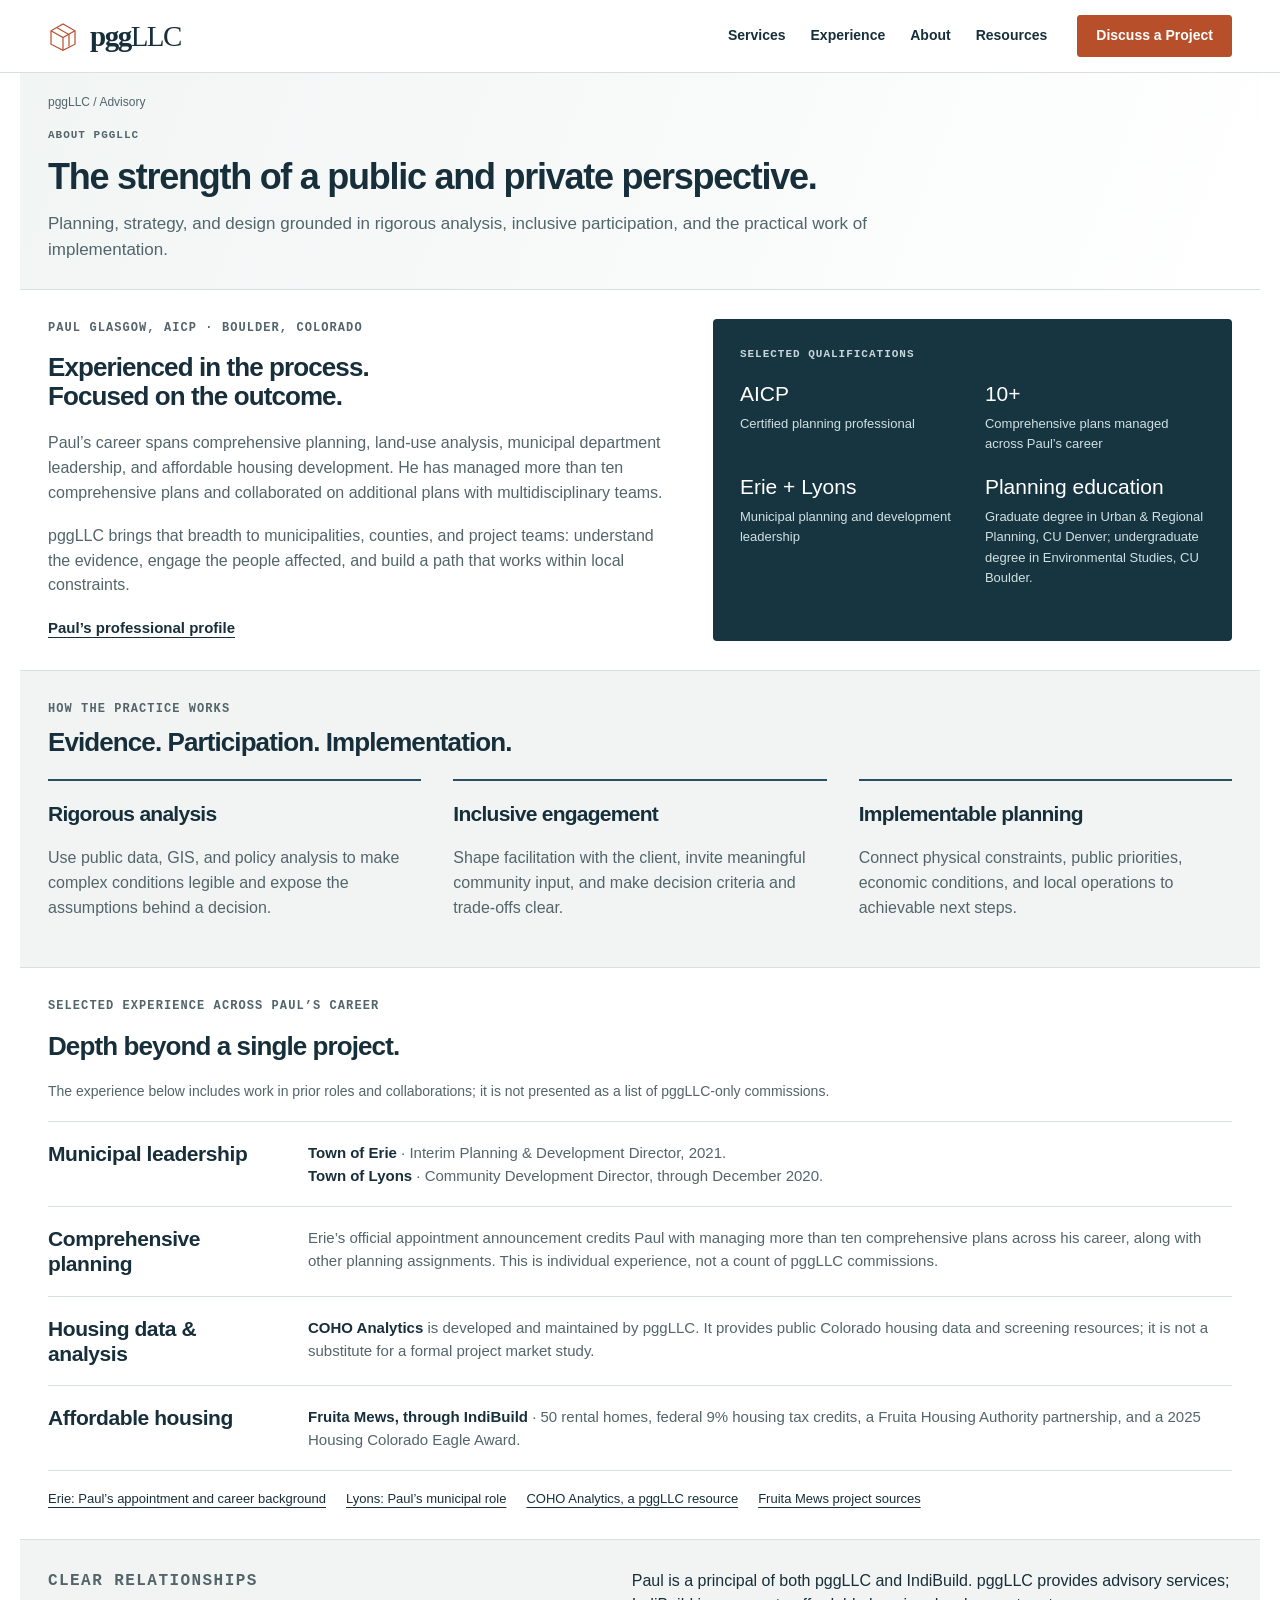
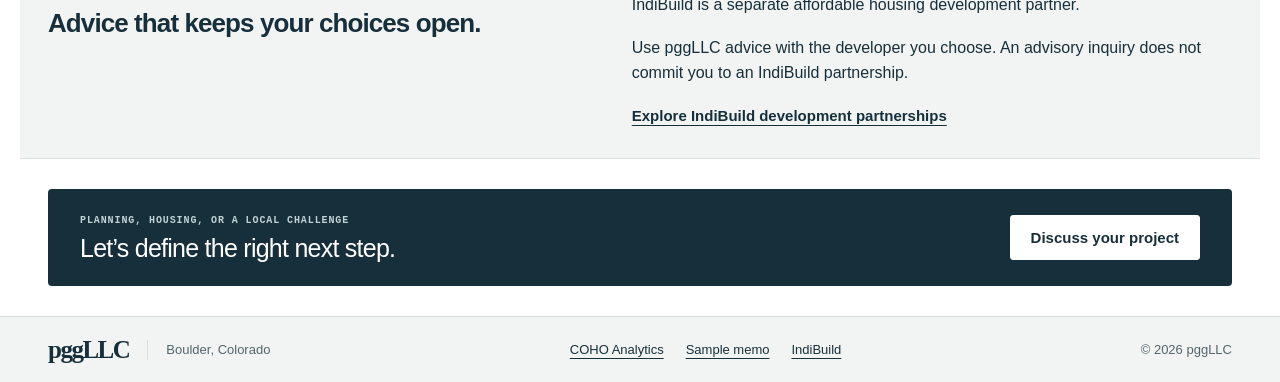
==== commit 12f715e1: "Correct professional-source attribution and preserve full service scope" ====
--- a/about-us/index.html
+++ b/about-us/index.html
@@ -15,9 +15,9 @@
 <div class="header-inner"><a class="brand" href="/" aria-label="pggLLC home"><svg viewBox="0 0 40 40" aria-hidden="true"><path d="M4 31V13L20 4L36 13V31L20 39Z"/><path d="M4 13L20 22L36 13M20 22V39M12 9L28 18V34"/></svg><span>pgg<span class="brand-light">LLC</span></span></a>
 <nav aria-label="Main navigation"><a href="/services/">Services</a><a href="/about-us/#experience">Experience</a><a href="/about-us/">About</a><a href="/resources.html">Resources</a></nav><a class="button small" href="/contact-us/">Discuss a Project</a></div>
 </header><main id="main" tabindex="-1" class="interior"><section class="intro"><a class="breadcrumb" href="/">pggLLC / Advisory</a><p class="eyebrow">About pggLLC</p><h1>The strength of a public and private perspective.</h1><p class="lead">Planning, strategy, and design grounded in rigorous analysis, inclusive participation, and the practical work of implementation.</p></section>
-<section class="about-overview"><div><p class="eyebrow">Paul Glasgow, AICP · Boulder, Colorado</p><h2>Experienced in the process.<br>Focused on the outcome.</h2><p>Paul’s career spans comprehensive planning, land-use analysis, municipal department leadership, and affordable housing development. He has managed more than ten comprehensive plans and collaborated on additional plans with multidisciplinary teams.</p><p>pggLLC brings that breadth to municipalities, counties, and project teams: understand the evidence, engage the people affected, and build a path that works within local constraints.</p><a class="text-link" href="https://www.linkedin.com/in/paul-glasgow-aicp-b129633/">Paul’s professional profile</a></div><aside class="credentials-panel"><p class="eyebrow">Selected qualifications</p><dl><div><dt>AICP</dt><dd>Certified planning professional</dd></div><div><dt>10+</dt><dd>Comprehensive plans managed across Paul’s career</dd></div><div><dt>Erie + Lyons</dt><dd>Municipal planning and development leadership</dd></div><div><dt>University of Colorado</dt><dd>Past research and teaching in planning methods, GIS, and urban design</dd></div></dl></aside></section>
+<section class="about-overview"><div><p class="eyebrow">Paul Glasgow, AICP · Boulder, Colorado</p><h2>Experienced in the process.<br>Focused on the outcome.</h2><p>Paul’s career spans comprehensive planning, land-use analysis, municipal department leadership, and affordable housing development. He has managed more than ten comprehensive plans and collaborated on additional plans with multidisciplinary teams.</p><p>pggLLC brings that breadth to municipalities, counties, and project teams: understand the evidence, engage the people affected, and build a path that works within local constraints.</p><a class="text-link" href="https://www.linkedin.com/in/paul-glasgow-aicp-b129633/">Paul’s professional profile</a></div><aside class="credentials-panel"><p class="eyebrow">Selected qualifications</p><dl><div><dt>AICP</dt><dd>Certified planning professional</dd></div><div><dt>10+</dt><dd>Comprehensive plans managed across Paul’s career</dd></div><div><dt>Erie + Lyons</dt><dd>Municipal planning and development leadership</dd></div><div><dt>Planning education</dt><dd>Graduate degree in Urban &amp; Regional Planning, CU Denver; undergraduate degree in Environmental Studies, CU Boulder.</dd></div></dl></aside></section>
 <section class="approach-section"><div class="section-top"><div><p class="eyebrow">How the practice works</p><h2>Evidence. Participation. Implementation.</h2></div></div><div class="grid three"><article><h3>Rigorous analysis</h3><p>Use public data, GIS, and policy analysis to make complex conditions legible and expose the assumptions behind a decision.</p></article><article><h3>Inclusive engagement</h3><p>Shape facilitation with the client, invite meaningful community input, and make decision criteria and trade-offs clear.</p></article><article><h3>Implementable planning</h3><p>Connect physical constraints, public priorities, economic conditions, and local operations to achievable next steps.</p></article></div></section>
-<section id="experience"><p class="eyebrow">Selected experience across Paul’s career</p><h2>Depth beyond a single project.</h2><p class="experience-note">The experience below includes work in prior roles and collaborations; it is not presented as a list of pggLLC-only commissions.</p><div class="experience-table"><div><h3>Municipal leadership</h3><p><strong>Town of Erie</strong> · Interim Planning &amp; Development Director, 2021.<br><strong>Town of Lyons</strong> · Community Development Director, 2017–2020.</p></div><div><h3>Comprehensive planning</h3><p><strong>City of Rifle Comprehensive Plan</strong> · Project management and planning experience documented in Paul’s published qualifications.</p></div><div><h3>GIS &amp; land-use analysis</h3><p><strong>Fairbanks North Star Borough, Alaska</strong> · GIS-based Land Use Capability Map and Futures Analysis, listed in Paul’s project experience.</p></div><div><h3>Affordable housing</h3><p><strong>Fruita Mews, through IndiBuild</strong> · 50 rental homes, federal 9% housing tax credits, a Fruita Housing Authority partnership, and a 2025 Housing Colorado Eagle Award.</p></div></div><p class="source-links"><a href="https://www.rifleco.org/ArchiveCenter/ViewFile/Item/4299">Municipally published qualifications</a><a href="/resources.html#fruita">Fruita Mews project sources</a></p></section>
+<section id="experience"><p class="eyebrow">Selected experience across Paul’s career</p><h2>Depth beyond a single project.</h2><p class="experience-note">The experience below includes work in prior roles and collaborations; it is not presented as a list of pggLLC-only commissions.</p><div class="experience-table"><div><h3>Municipal leadership</h3><p><strong>Town of Erie</strong> · Interim Planning &amp; Development Director, 2021.<br><strong>Town of Lyons</strong> · Community Development Director, through December 2020.</p></div><div><h3>Comprehensive planning</h3><p>Erie’s official appointment announcement credits Paul with managing more than ten comprehensive plans across his career, along with other planning assignments. This is individual experience, not a count of pggLLC commissions.</p></div><div><h3>Housing data &amp; analysis</h3><p><strong>COHO Analytics</strong> is developed and maintained by pggLLC. It provides public Colorado housing data and screening resources; it is not a substitute for a formal project market study.</p></div><div><h3>Affordable housing</h3><p><strong>Fruita Mews, through IndiBuild</strong> · 50 rental homes, federal 9% housing tax credits, a Fruita Housing Authority partnership, and a 2025 Housing Colorado Eagle Award.</p></div></div><p class="source-links"><a href="https://www.erieco.gov/CivicAlerts.aspx?AID=2652&amp;ARC=4188">Erie: Paul’s appointment and career background</a><a href="https://www.townoflyons.com/CivicSend/ViewMessage/message/54534">Lyons: Paul’s municipal role</a><a href="https://cohoanalytics.com/">COHO Analytics, a pggLLC resource</a><a href="/resources.html#fruita">Fruita Mews project sources</a></p></section>
 <section class="relationship-panel"><div><p class="eyebrow">Clear relationships</p><h2>Advice that keeps your choices open.</h2></div><div><p>Paul is a principal of both pggLLC and IndiBuild. pggLLC provides advisory services; IndiBuild is a separate affordable housing development partner.</p><p>Use pggLLC advice with the developer you choose. An advisory inquiry does not commit you to an IndiBuild partnership.</p><a href="https://indibuild.com/">Explore IndiBuild development partnerships</a></div></section><section class="cta"><div><p class="eyebrow">Planning, housing, or a local challenge</p><h2>Let’s define the right next step.</h2></div><a class="button light" href="/contact-us/">Discuss your project</a></section></main>
 <footer><div class="footer-inner">
 <div><a class="brand" href="/">pggLLC</a><span class="footer-location">Boulder, Colorado</span></div>
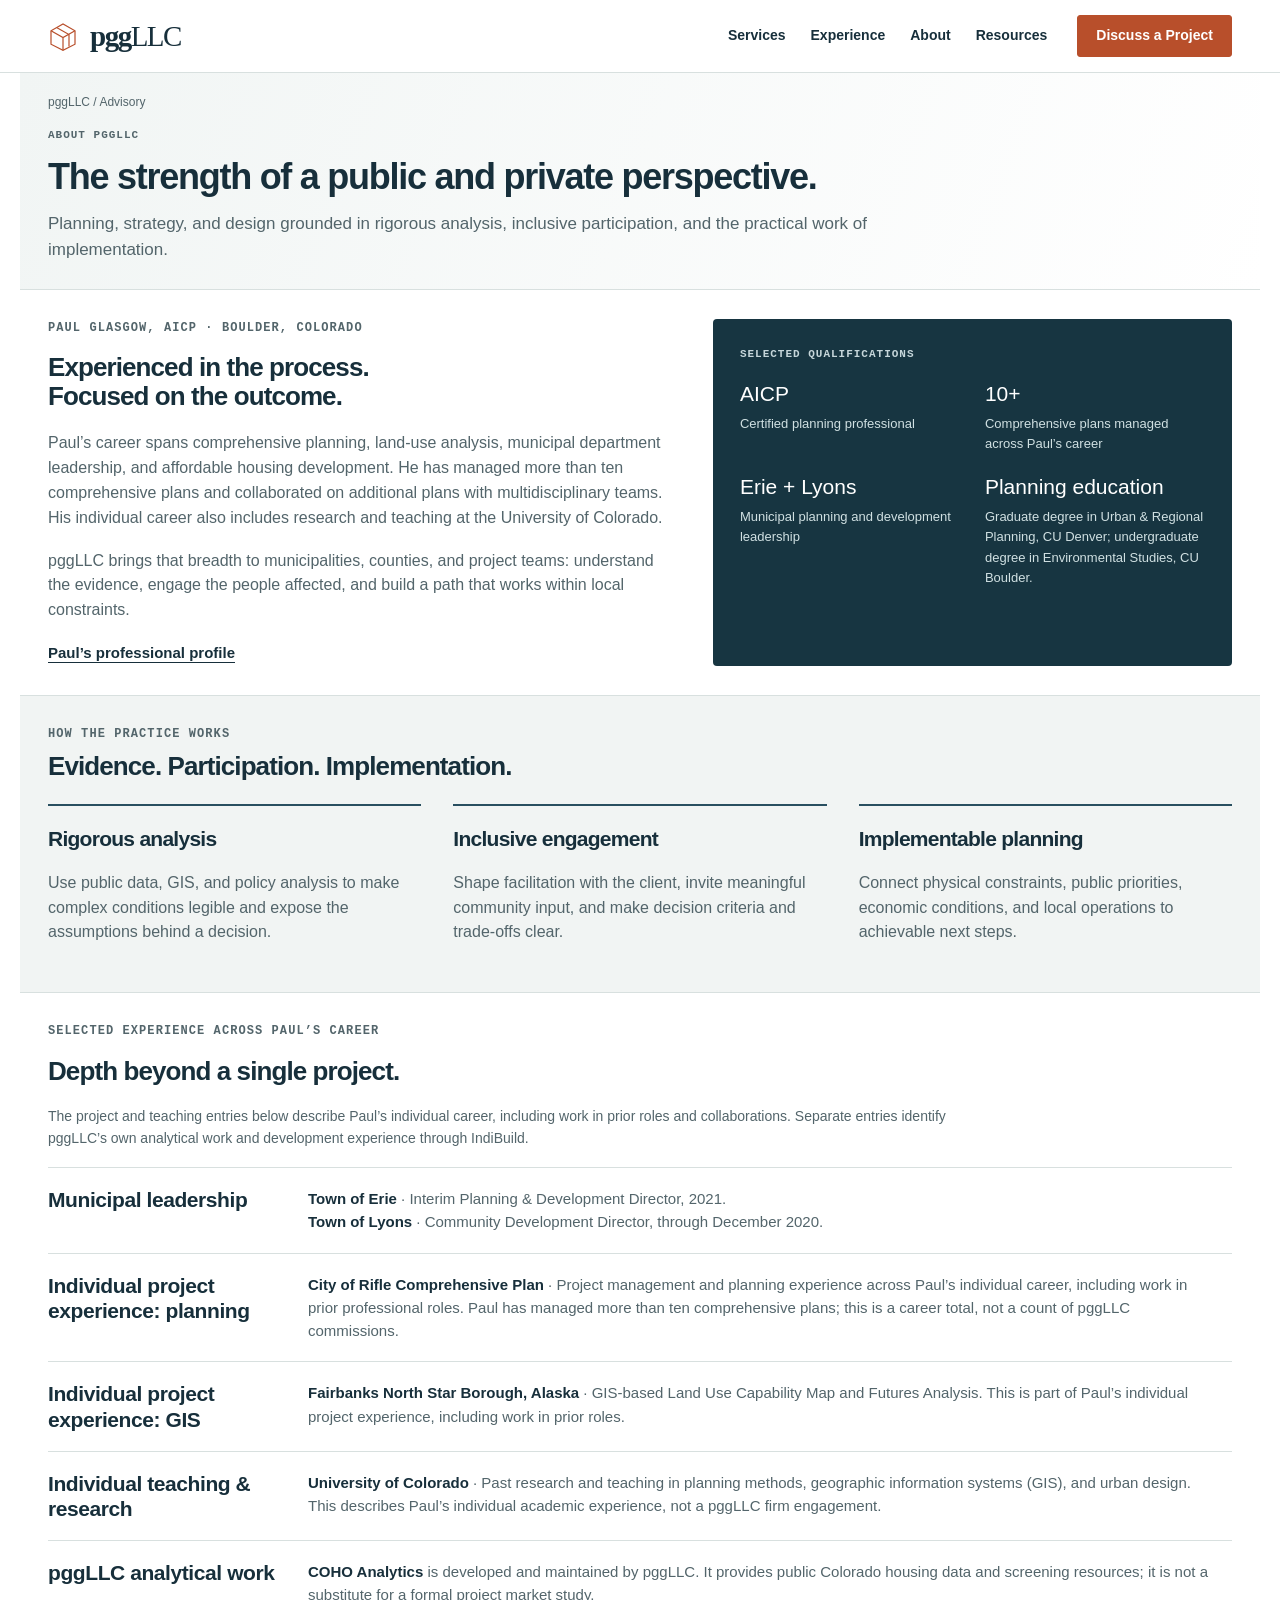
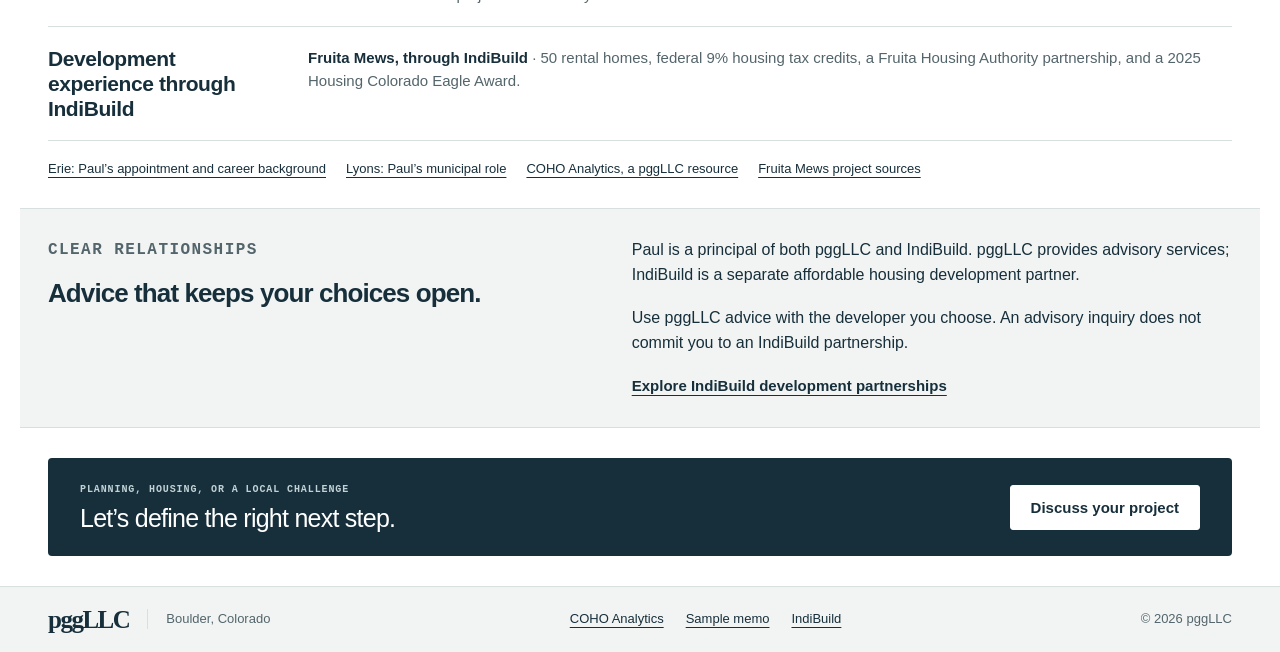
==== commit d352959e: "Restore Paul individual projects and teaching with clear attribution" ====
--- a/about-us/index.html
+++ b/about-us/index.html
@@ -15,9 +15,9 @@
 <div class="header-inner"><a class="brand" href="/" aria-label="pggLLC home"><svg viewBox="0 0 40 40" aria-hidden="true"><path d="M4 31V13L20 4L36 13V31L20 39Z"/><path d="M4 13L20 22L36 13M20 22V39M12 9L28 18V34"/></svg><span>pgg<span class="brand-light">LLC</span></span></a>
 <nav aria-label="Main navigation"><a href="/services/">Services</a><a href="/about-us/#experience">Experience</a><a href="/about-us/">About</a><a href="/resources.html">Resources</a></nav><a class="button small" href="/contact-us/">Discuss a Project</a></div>
 </header><main id="main" tabindex="-1" class="interior"><section class="intro"><a class="breadcrumb" href="/">pggLLC / Advisory</a><p class="eyebrow">About pggLLC</p><h1>The strength of a public and private perspective.</h1><p class="lead">Planning, strategy, and design grounded in rigorous analysis, inclusive participation, and the practical work of implementation.</p></section>
-<section class="about-overview"><div><p class="eyebrow">Paul Glasgow, AICP · Boulder, Colorado</p><h2>Experienced in the process.<br>Focused on the outcome.</h2><p>Paul’s career spans comprehensive planning, land-use analysis, municipal department leadership, and affordable housing development. He has managed more than ten comprehensive plans and collaborated on additional plans with multidisciplinary teams.</p><p>pggLLC brings that breadth to municipalities, counties, and project teams: understand the evidence, engage the people affected, and build a path that works within local constraints.</p><a class="text-link" href="https://www.linkedin.com/in/paul-glasgow-aicp-b129633/">Paul’s professional profile</a></div><aside class="credentials-panel"><p class="eyebrow">Selected qualifications</p><dl><div><dt>AICP</dt><dd>Certified planning professional</dd></div><div><dt>10+</dt><dd>Comprehensive plans managed across Paul’s career</dd></div><div><dt>Erie + Lyons</dt><dd>Municipal planning and development leadership</dd></div><div><dt>Planning education</dt><dd>Graduate degree in Urban &amp; Regional Planning, CU Denver; undergraduate degree in Environmental Studies, CU Boulder.</dd></div></dl></aside></section>
+<section class="about-overview"><div><p class="eyebrow">Paul Glasgow, AICP · Boulder, Colorado</p><h2>Experienced in the process.<br>Focused on the outcome.</h2><p>Paul’s career spans comprehensive planning, land-use analysis, municipal department leadership, and affordable housing development. He has managed more than ten comprehensive plans and collaborated on additional plans with multidisciplinary teams. His individual career also includes research and teaching at the University of Colorado.</p><p>pggLLC brings that breadth to municipalities, counties, and project teams: understand the evidence, engage the people affected, and build a path that works within local constraints.</p><a class="text-link" href="https://www.linkedin.com/in/paul-glasgow-aicp-b129633/">Paul’s professional profile</a></div><aside class="credentials-panel"><p class="eyebrow">Selected qualifications</p><dl><div><dt>AICP</dt><dd>Certified planning professional</dd></div><div><dt>10+</dt><dd>Comprehensive plans managed across Paul’s career</dd></div><div><dt>Erie + Lyons</dt><dd>Municipal planning and development leadership</dd></div><div><dt>Planning education</dt><dd>Graduate degree in Urban &amp; Regional Planning, CU Denver; undergraduate degree in Environmental Studies, CU Boulder.</dd></div></dl></aside></section>
 <section class="approach-section"><div class="section-top"><div><p class="eyebrow">How the practice works</p><h2>Evidence. Participation. Implementation.</h2></div></div><div class="grid three"><article><h3>Rigorous analysis</h3><p>Use public data, GIS, and policy analysis to make complex conditions legible and expose the assumptions behind a decision.</p></article><article><h3>Inclusive engagement</h3><p>Shape facilitation with the client, invite meaningful community input, and make decision criteria and trade-offs clear.</p></article><article><h3>Implementable planning</h3><p>Connect physical constraints, public priorities, economic conditions, and local operations to achievable next steps.</p></article></div></section>
-<section id="experience"><p class="eyebrow">Selected experience across Paul’s career</p><h2>Depth beyond a single project.</h2><p class="experience-note">The experience below includes work in prior roles and collaborations; it is not presented as a list of pggLLC-only commissions.</p><div class="experience-table"><div><h3>Municipal leadership</h3><p><strong>Town of Erie</strong> · Interim Planning &amp; Development Director, 2021.<br><strong>Town of Lyons</strong> · Community Development Director, through December 2020.</p></div><div><h3>Comprehensive planning</h3><p>Erie’s official appointment announcement credits Paul with managing more than ten comprehensive plans across his career, along with other planning assignments. This is individual experience, not a count of pggLLC commissions.</p></div><div><h3>Housing data &amp; analysis</h3><p><strong>COHO Analytics</strong> is developed and maintained by pggLLC. It provides public Colorado housing data and screening resources; it is not a substitute for a formal project market study.</p></div><div><h3>Affordable housing</h3><p><strong>Fruita Mews, through IndiBuild</strong> · 50 rental homes, federal 9% housing tax credits, a Fruita Housing Authority partnership, and a 2025 Housing Colorado Eagle Award.</p></div></div><p class="source-links"><a href="https://www.erieco.gov/CivicAlerts.aspx?AID=2652&amp;ARC=4188">Erie: Paul’s appointment and career background</a><a href="https://www.townoflyons.com/CivicSend/ViewMessage/message/54534">Lyons: Paul’s municipal role</a><a href="https://cohoanalytics.com/">COHO Analytics, a pggLLC resource</a><a href="/resources.html#fruita">Fruita Mews project sources</a></p></section>
+<section id="experience"><p class="eyebrow">Selected experience across Paul’s career</p><h2>Depth beyond a single project.</h2><p class="experience-note">The project and teaching entries below describe Paul’s individual career, including work in prior roles and collaborations. Separate entries identify pggLLC’s own analytical work and development experience through IndiBuild.</p><div class="experience-table"><div><h3>Municipal leadership</h3><p><strong>Town of Erie</strong> · Interim Planning &amp; Development Director, 2021.<br><strong>Town of Lyons</strong> · Community Development Director, through December 2020.</p></div><div><h3>Individual project experience: planning</h3><p><strong>City of Rifle Comprehensive Plan</strong> · Project management and planning experience across Paul’s individual career, including work in prior professional roles. Paul has managed more than ten comprehensive plans; this is a career total, not a count of pggLLC commissions.</p></div><div><h3>Individual project experience: GIS</h3><p><strong>Fairbanks North Star Borough, Alaska</strong> · GIS-based Land Use Capability Map and Futures Analysis. This is part of Paul’s individual project experience, including work in prior roles.</p></div><div><h3>Individual teaching &amp; research</h3><p><strong>University of Colorado</strong> · Past research and teaching in planning methods, geographic information systems (GIS), and urban design. This describes Paul’s individual academic experience, not a pggLLC firm engagement.</p></div><div><h3>pggLLC analytical work</h3><p><strong>COHO Analytics</strong> is developed and maintained by pggLLC. It provides public Colorado housing data and screening resources; it is not a substitute for a formal project market study.</p></div><div><h3>Development experience through IndiBuild</h3><p><strong>Fruita Mews, through IndiBuild</strong> · 50 rental homes, federal 9% housing tax credits, a Fruita Housing Authority partnership, and a 2025 Housing Colorado Eagle Award.</p></div></div><p class="source-links"><a href="https://www.erieco.gov/CivicAlerts.aspx?AID=2652&amp;ARC=4188">Erie: Paul’s appointment and career background</a><a href="https://www.townoflyons.com/CivicSend/ViewMessage/message/54534">Lyons: Paul’s municipal role</a><a href="https://cohoanalytics.com/">COHO Analytics, a pggLLC resource</a><a href="/resources.html#fruita">Fruita Mews project sources</a></p></section>
 <section class="relationship-panel"><div><p class="eyebrow">Clear relationships</p><h2>Advice that keeps your choices open.</h2></div><div><p>Paul is a principal of both pggLLC and IndiBuild. pggLLC provides advisory services; IndiBuild is a separate affordable housing development partner.</p><p>Use pggLLC advice with the developer you choose. An advisory inquiry does not commit you to an IndiBuild partnership.</p><a href="https://indibuild.com/">Explore IndiBuild development partnerships</a></div></section><section class="cta"><div><p class="eyebrow">Planning, housing, or a local challenge</p><h2>Let’s define the right next step.</h2></div><a class="button light" href="/contact-us/">Discuss your project</a></section></main>
 <footer><div class="footer-inner">
 <div><a class="brand" href="/">pggLLC</a><span class="footer-location">Boulder, Colorado</span></div>
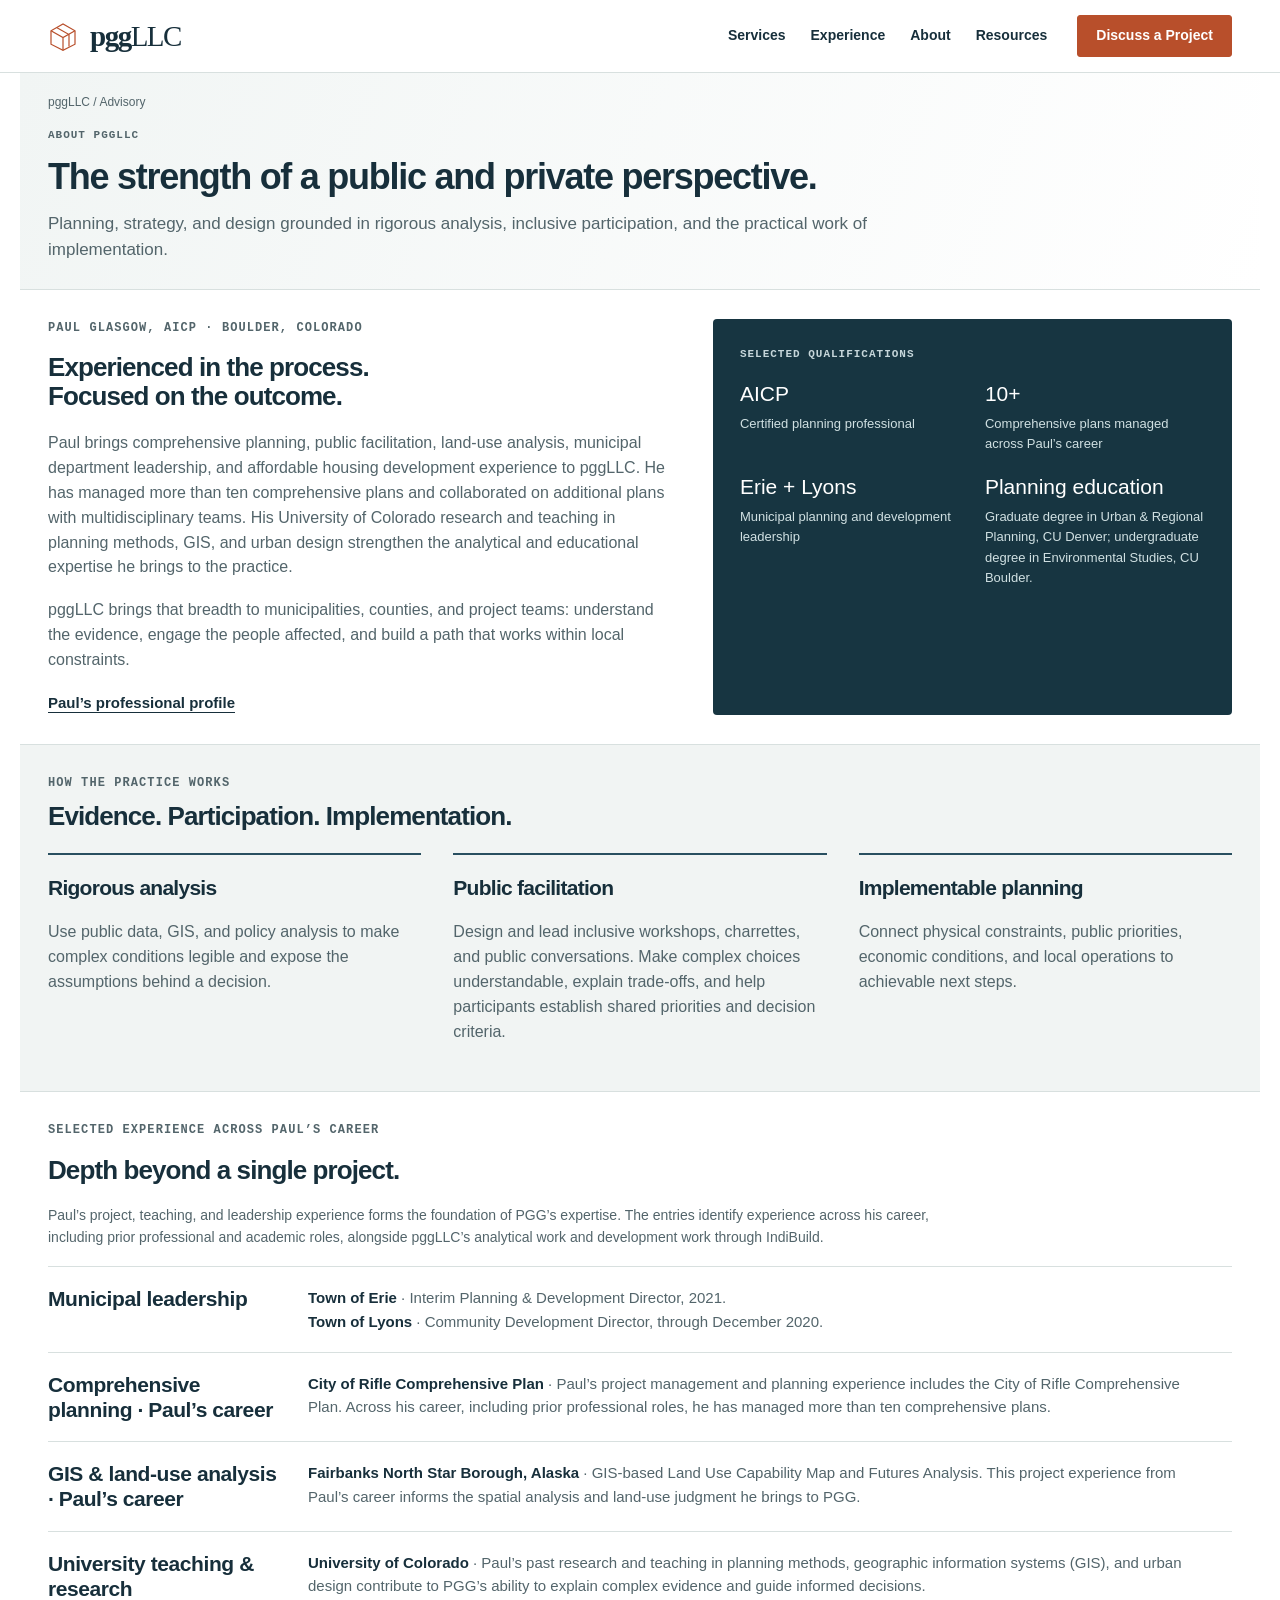
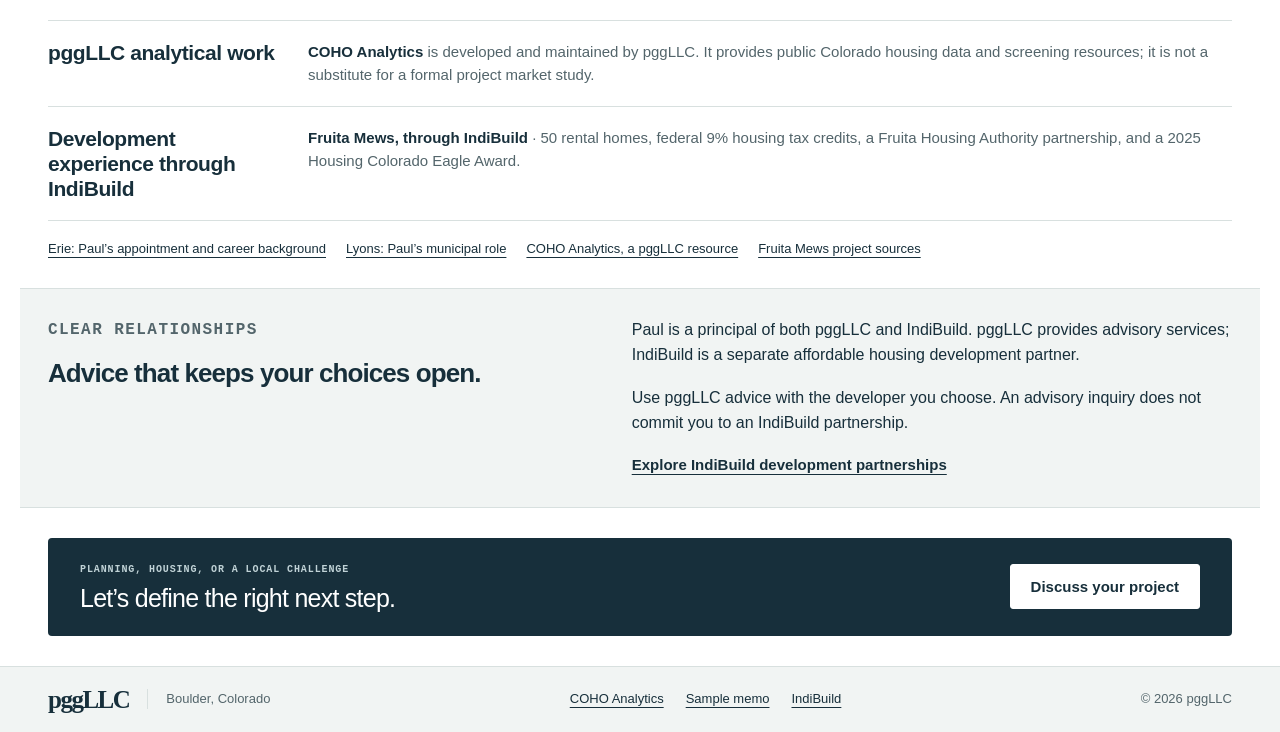
==== commit 4373d7bc: "Emphasize public facilitation and expertise Paul brings to PGG" ====
--- a/about-us/index.html
+++ b/about-us/index.html
@@ -15,9 +15,9 @@
 <div class="header-inner"><a class="brand" href="/" aria-label="pggLLC home"><svg viewBox="0 0 40 40" aria-hidden="true"><path d="M4 31V13L20 4L36 13V31L20 39Z"/><path d="M4 13L20 22L36 13M20 22V39M12 9L28 18V34"/></svg><span>pgg<span class="brand-light">LLC</span></span></a>
 <nav aria-label="Main navigation"><a href="/services/">Services</a><a href="/about-us/#experience">Experience</a><a href="/about-us/">About</a><a href="/resources.html">Resources</a></nav><a class="button small" href="/contact-us/">Discuss a Project</a></div>
 </header><main id="main" tabindex="-1" class="interior"><section class="intro"><a class="breadcrumb" href="/">pggLLC / Advisory</a><p class="eyebrow">About pggLLC</p><h1>The strength of a public and private perspective.</h1><p class="lead">Planning, strategy, and design grounded in rigorous analysis, inclusive participation, and the practical work of implementation.</p></section>
-<section class="about-overview"><div><p class="eyebrow">Paul Glasgow, AICP · Boulder, Colorado</p><h2>Experienced in the process.<br>Focused on the outcome.</h2><p>Paul’s career spans comprehensive planning, land-use analysis, municipal department leadership, and affordable housing development. He has managed more than ten comprehensive plans and collaborated on additional plans with multidisciplinary teams. His individual career also includes research and teaching at the University of Colorado.</p><p>pggLLC brings that breadth to municipalities, counties, and project teams: understand the evidence, engage the people affected, and build a path that works within local constraints.</p><a class="text-link" href="https://www.linkedin.com/in/paul-glasgow-aicp-b129633/">Paul’s professional profile</a></div><aside class="credentials-panel"><p class="eyebrow">Selected qualifications</p><dl><div><dt>AICP</dt><dd>Certified planning professional</dd></div><div><dt>10+</dt><dd>Comprehensive plans managed across Paul’s career</dd></div><div><dt>Erie + Lyons</dt><dd>Municipal planning and development leadership</dd></div><div><dt>Planning education</dt><dd>Graduate degree in Urban &amp; Regional Planning, CU Denver; undergraduate degree in Environmental Studies, CU Boulder.</dd></div></dl></aside></section>
-<section class="approach-section"><div class="section-top"><div><p class="eyebrow">How the practice works</p><h2>Evidence. Participation. Implementation.</h2></div></div><div class="grid three"><article><h3>Rigorous analysis</h3><p>Use public data, GIS, and policy analysis to make complex conditions legible and expose the assumptions behind a decision.</p></article><article><h3>Inclusive engagement</h3><p>Shape facilitation with the client, invite meaningful community input, and make decision criteria and trade-offs clear.</p></article><article><h3>Implementable planning</h3><p>Connect physical constraints, public priorities, economic conditions, and local operations to achievable next steps.</p></article></div></section>
-<section id="experience"><p class="eyebrow">Selected experience across Paul’s career</p><h2>Depth beyond a single project.</h2><p class="experience-note">The project and teaching entries below describe Paul’s individual career, including work in prior roles and collaborations. Separate entries identify pggLLC’s own analytical work and development experience through IndiBuild.</p><div class="experience-table"><div><h3>Municipal leadership</h3><p><strong>Town of Erie</strong> · Interim Planning &amp; Development Director, 2021.<br><strong>Town of Lyons</strong> · Community Development Director, through December 2020.</p></div><div><h3>Individual project experience: planning</h3><p><strong>City of Rifle Comprehensive Plan</strong> · Project management and planning experience across Paul’s individual career, including work in prior professional roles. Paul has managed more than ten comprehensive plans; this is a career total, not a count of pggLLC commissions.</p></div><div><h3>Individual project experience: GIS</h3><p><strong>Fairbanks North Star Borough, Alaska</strong> · GIS-based Land Use Capability Map and Futures Analysis. This is part of Paul’s individual project experience, including work in prior roles.</p></div><div><h3>Individual teaching &amp; research</h3><p><strong>University of Colorado</strong> · Past research and teaching in planning methods, geographic information systems (GIS), and urban design. This describes Paul’s individual academic experience, not a pggLLC firm engagement.</p></div><div><h3>pggLLC analytical work</h3><p><strong>COHO Analytics</strong> is developed and maintained by pggLLC. It provides public Colorado housing data and screening resources; it is not a substitute for a formal project market study.</p></div><div><h3>Development experience through IndiBuild</h3><p><strong>Fruita Mews, through IndiBuild</strong> · 50 rental homes, federal 9% housing tax credits, a Fruita Housing Authority partnership, and a 2025 Housing Colorado Eagle Award.</p></div></div><p class="source-links"><a href="https://www.erieco.gov/CivicAlerts.aspx?AID=2652&amp;ARC=4188">Erie: Paul’s appointment and career background</a><a href="https://www.townoflyons.com/CivicSend/ViewMessage/message/54534">Lyons: Paul’s municipal role</a><a href="https://cohoanalytics.com/">COHO Analytics, a pggLLC resource</a><a href="/resources.html#fruita">Fruita Mews project sources</a></p></section>
+<section class="about-overview"><div><p class="eyebrow">Paul Glasgow, AICP · Boulder, Colorado</p><h2>Experienced in the process.<br>Focused on the outcome.</h2><p>Paul brings comprehensive planning, public facilitation, land-use analysis, municipal department leadership, and affordable housing development experience to pggLLC. He has managed more than ten comprehensive plans and collaborated on additional plans with multidisciplinary teams. His University of Colorado research and teaching in planning methods, GIS, and urban design strengthen the analytical and educational expertise he brings to the practice.</p><p>pggLLC brings that breadth to municipalities, counties, and project teams: understand the evidence, engage the people affected, and build a path that works within local constraints.</p><a class="text-link" href="https://www.linkedin.com/in/paul-glasgow-aicp-b129633/">Paul’s professional profile</a></div><aside class="credentials-panel"><p class="eyebrow">Selected qualifications</p><dl><div><dt>AICP</dt><dd>Certified planning professional</dd></div><div><dt>10+</dt><dd>Comprehensive plans managed across Paul’s career</dd></div><div><dt>Erie + Lyons</dt><dd>Municipal planning and development leadership</dd></div><div><dt>Planning education</dt><dd>Graduate degree in Urban &amp; Regional Planning, CU Denver; undergraduate degree in Environmental Studies, CU Boulder.</dd></div></dl></aside></section>
+<section class="approach-section"><div class="section-top"><div><p class="eyebrow">How the practice works</p><h2>Evidence. Participation. Implementation.</h2></div></div><div class="grid three"><article><h3>Rigorous analysis</h3><p>Use public data, GIS, and policy analysis to make complex conditions legible and expose the assumptions behind a decision.</p></article><article><h3>Public facilitation</h3><p>Design and lead inclusive workshops, charrettes, and public conversations. Make complex choices understandable, explain trade-offs, and help participants establish shared priorities and decision criteria.</p></article><article><h3>Implementable planning</h3><p>Connect physical constraints, public priorities, economic conditions, and local operations to achievable next steps.</p></article></div></section>
+<section id="experience"><p class="eyebrow">Selected experience across Paul’s career</p><h2>Depth beyond a single project.</h2><p class="experience-note">Paul’s project, teaching, and leadership experience forms the foundation of PGG’s expertise. The entries identify experience across his career, including prior professional and academic roles, alongside pggLLC’s analytical work and development work through IndiBuild.</p><div class="experience-table"><div><h3>Municipal leadership</h3><p><strong>Town of Erie</strong> · Interim Planning &amp; Development Director, 2021.<br><strong>Town of Lyons</strong> · Community Development Director, through December 2020.</p></div><div><h3>Comprehensive planning · Paul’s career</h3><p><strong>City of Rifle Comprehensive Plan</strong> · Paul’s project management and planning experience includes the City of Rifle Comprehensive Plan. Across his career, including prior professional roles, he has managed more than ten comprehensive plans.</p></div><div><h3>GIS &amp; land-use analysis · Paul’s career</h3><p><strong>Fairbanks North Star Borough, Alaska</strong> · GIS-based Land Use Capability Map and Futures Analysis. This project experience from Paul’s career informs the spatial analysis and land-use judgment he brings to PGG.</p></div><div><h3>University teaching &amp; research</h3><p><strong>University of Colorado</strong> · Paul’s past research and teaching in planning methods, geographic information systems (GIS), and urban design contribute to PGG’s ability to explain complex evidence and guide informed decisions.</p></div><div><h3>pggLLC analytical work</h3><p><strong>COHO Analytics</strong> is developed and maintained by pggLLC. It provides public Colorado housing data and screening resources; it is not a substitute for a formal project market study.</p></div><div><h3>Development experience through IndiBuild</h3><p><strong>Fruita Mews, through IndiBuild</strong> · 50 rental homes, federal 9% housing tax credits, a Fruita Housing Authority partnership, and a 2025 Housing Colorado Eagle Award.</p></div></div><p class="source-links"><a href="https://www.erieco.gov/CivicAlerts.aspx?AID=2652&amp;ARC=4188">Erie: Paul’s appointment and career background</a><a href="https://www.townoflyons.com/CivicSend/ViewMessage/message/54534">Lyons: Paul’s municipal role</a><a href="https://cohoanalytics.com/">COHO Analytics, a pggLLC resource</a><a href="/resources.html#fruita">Fruita Mews project sources</a></p></section>
 <section class="relationship-panel"><div><p class="eyebrow">Clear relationships</p><h2>Advice that keeps your choices open.</h2></div><div><p>Paul is a principal of both pggLLC and IndiBuild. pggLLC provides advisory services; IndiBuild is a separate affordable housing development partner.</p><p>Use pggLLC advice with the developer you choose. An advisory inquiry does not commit you to an IndiBuild partnership.</p><a href="https://indibuild.com/">Explore IndiBuild development partnerships</a></div></section><section class="cta"><div><p class="eyebrow">Planning, housing, or a local challenge</p><h2>Let’s define the right next step.</h2></div><a class="button light" href="/contact-us/">Discuss your project</a></section></main>
 <footer><div class="footer-inner">
 <div><a class="brand" href="/">pggLLC</a><span class="footer-location">Boulder, Colorado</span></div>
